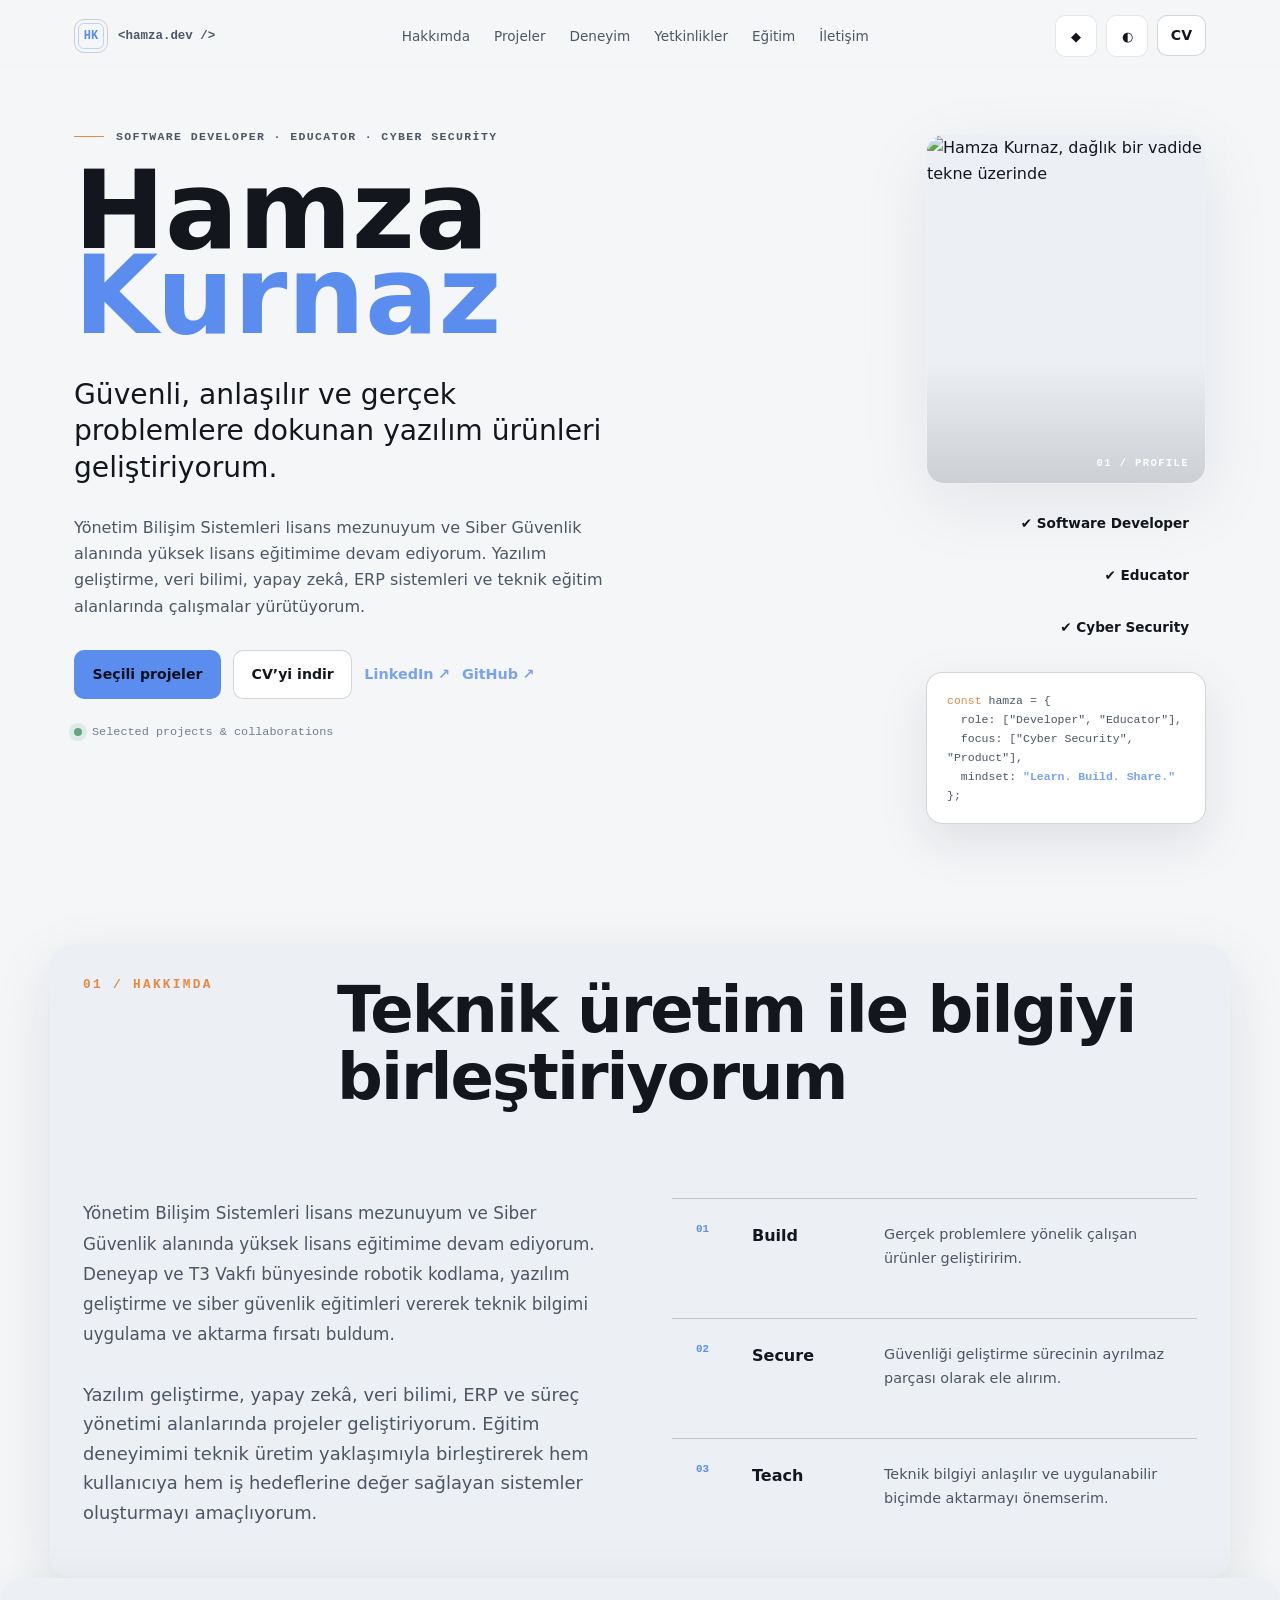
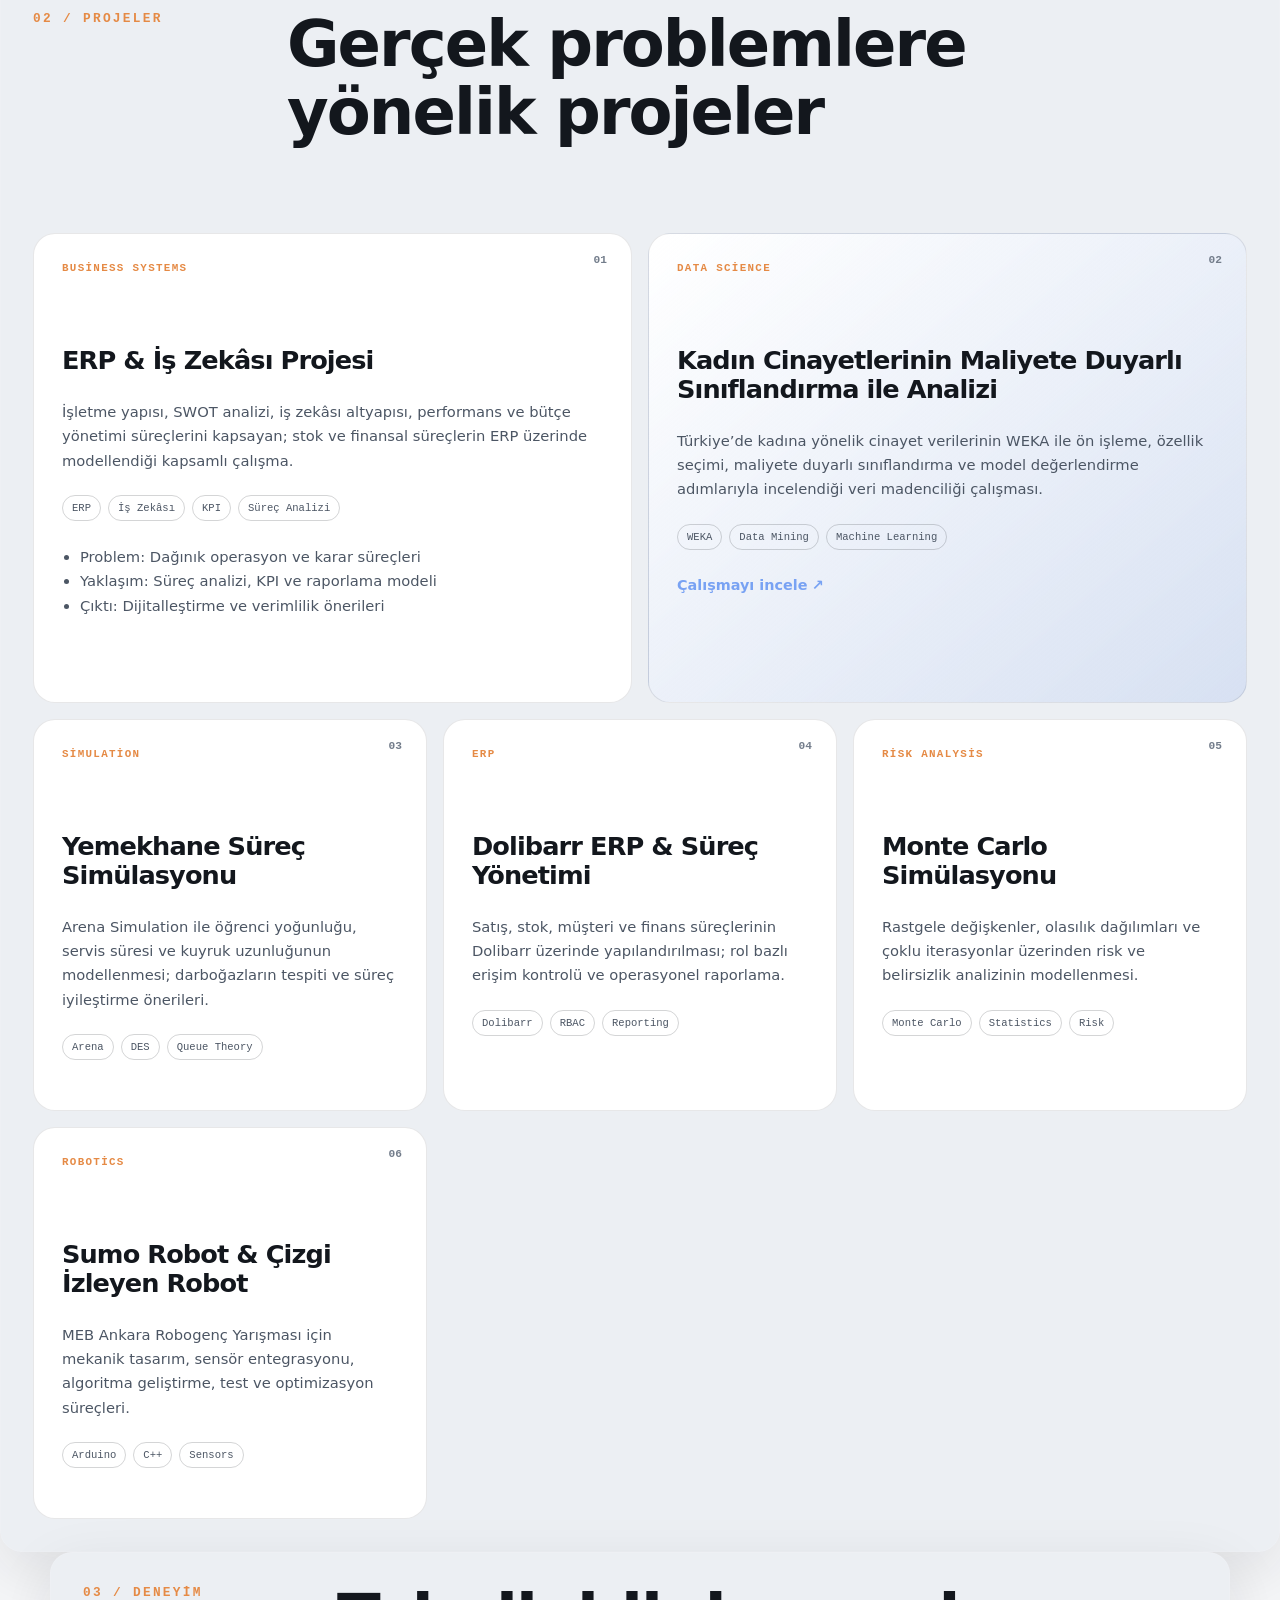
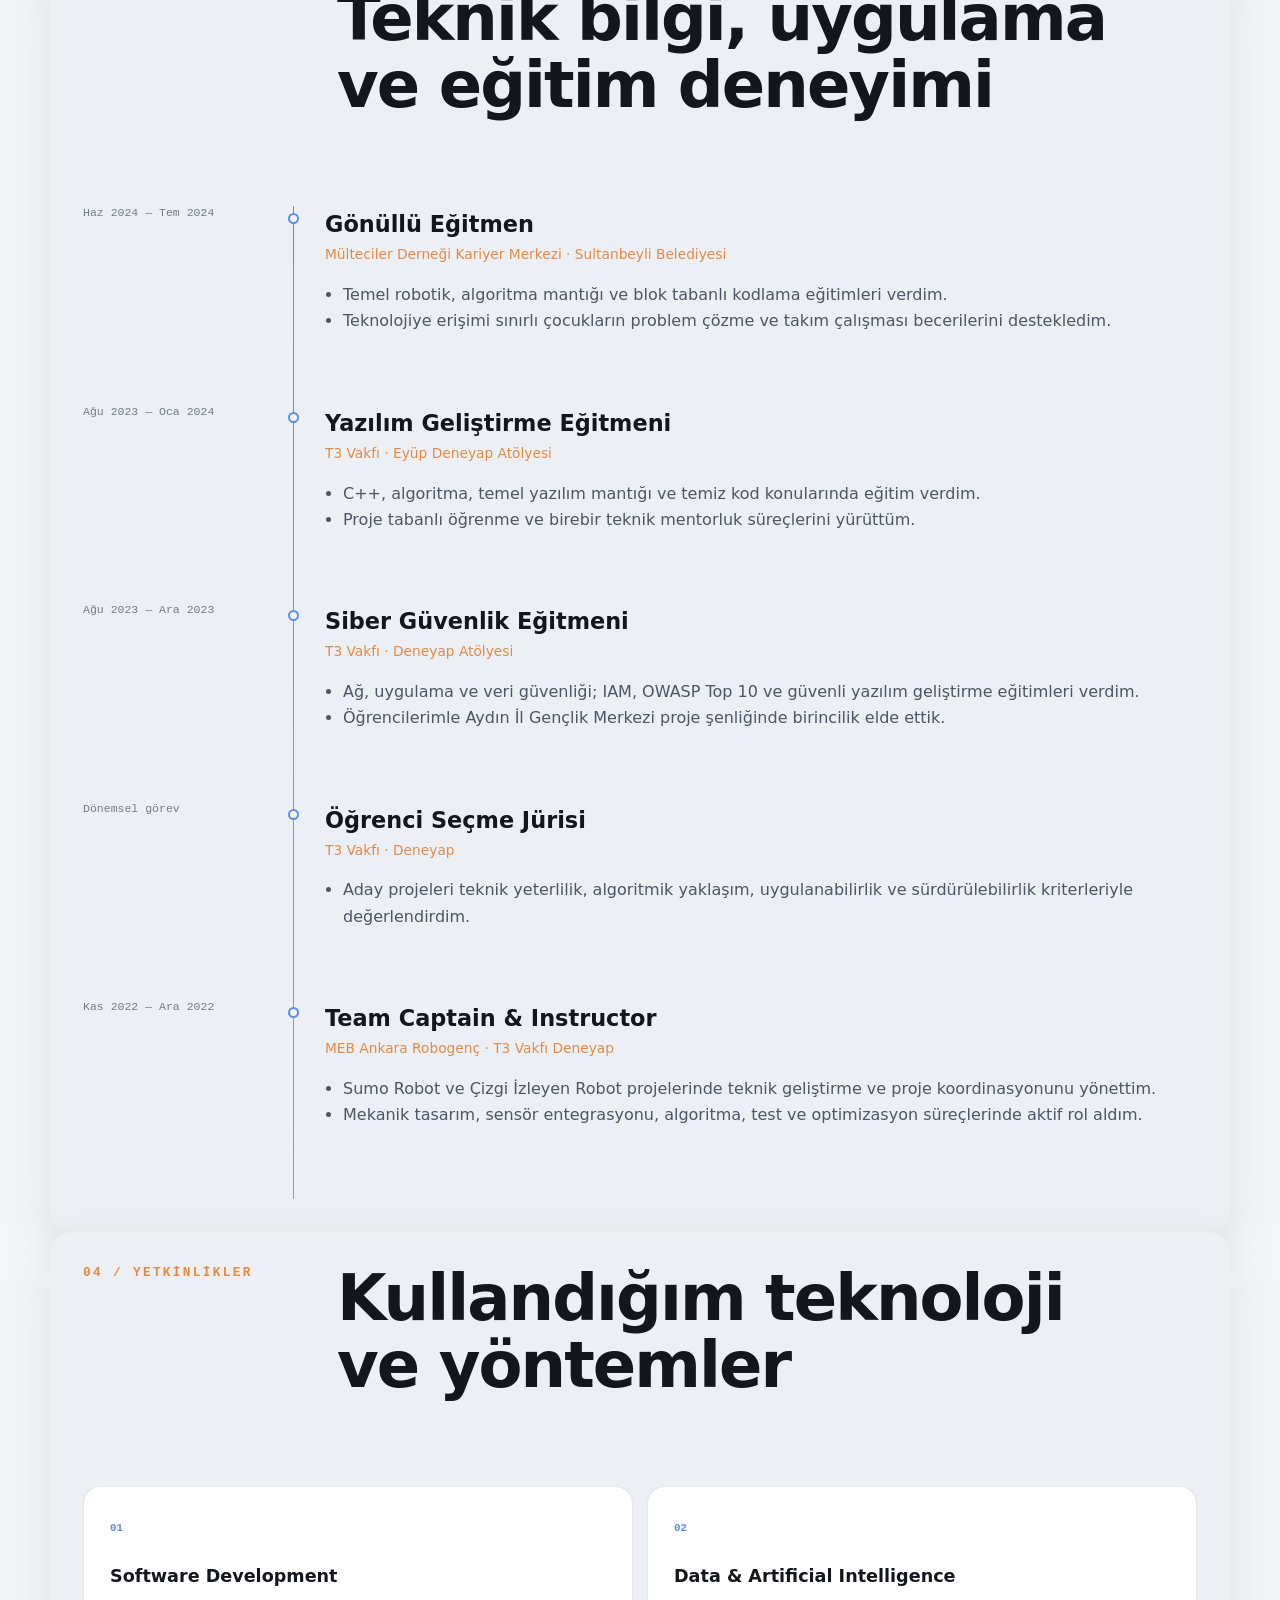
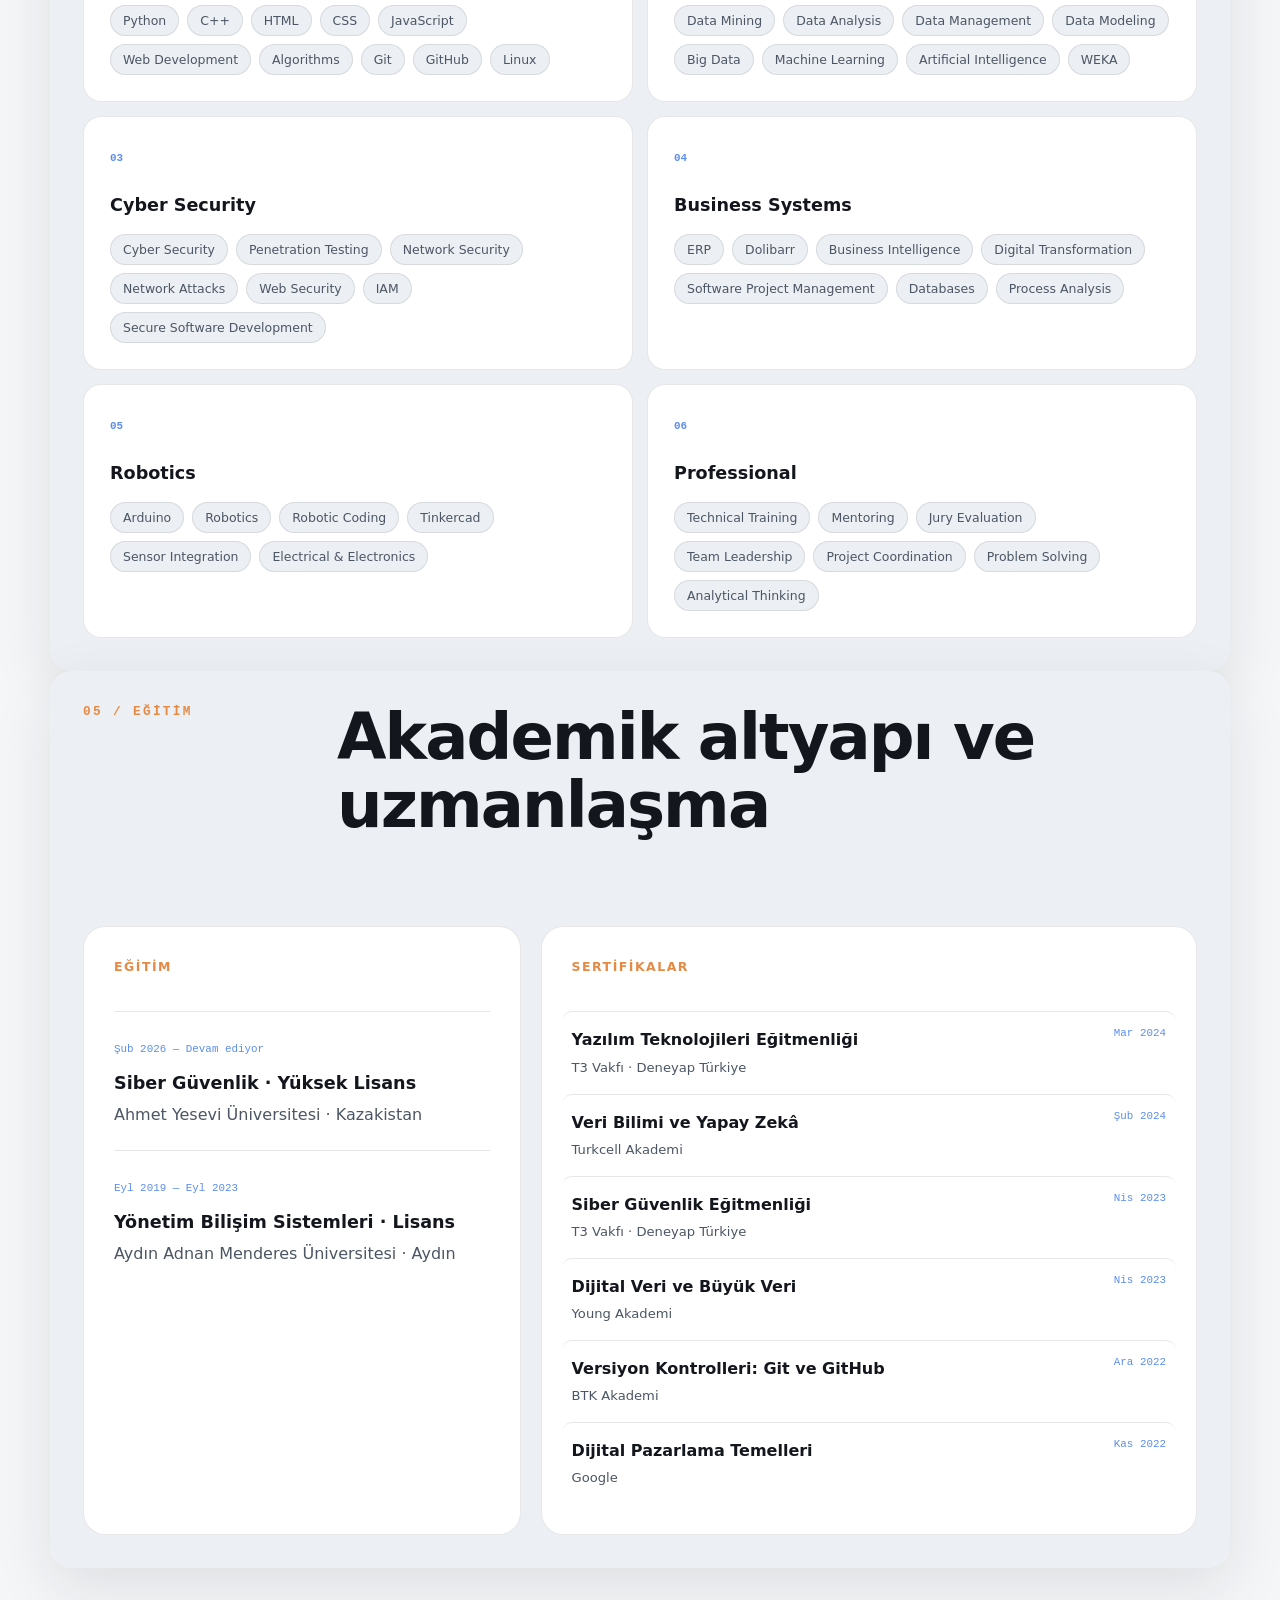
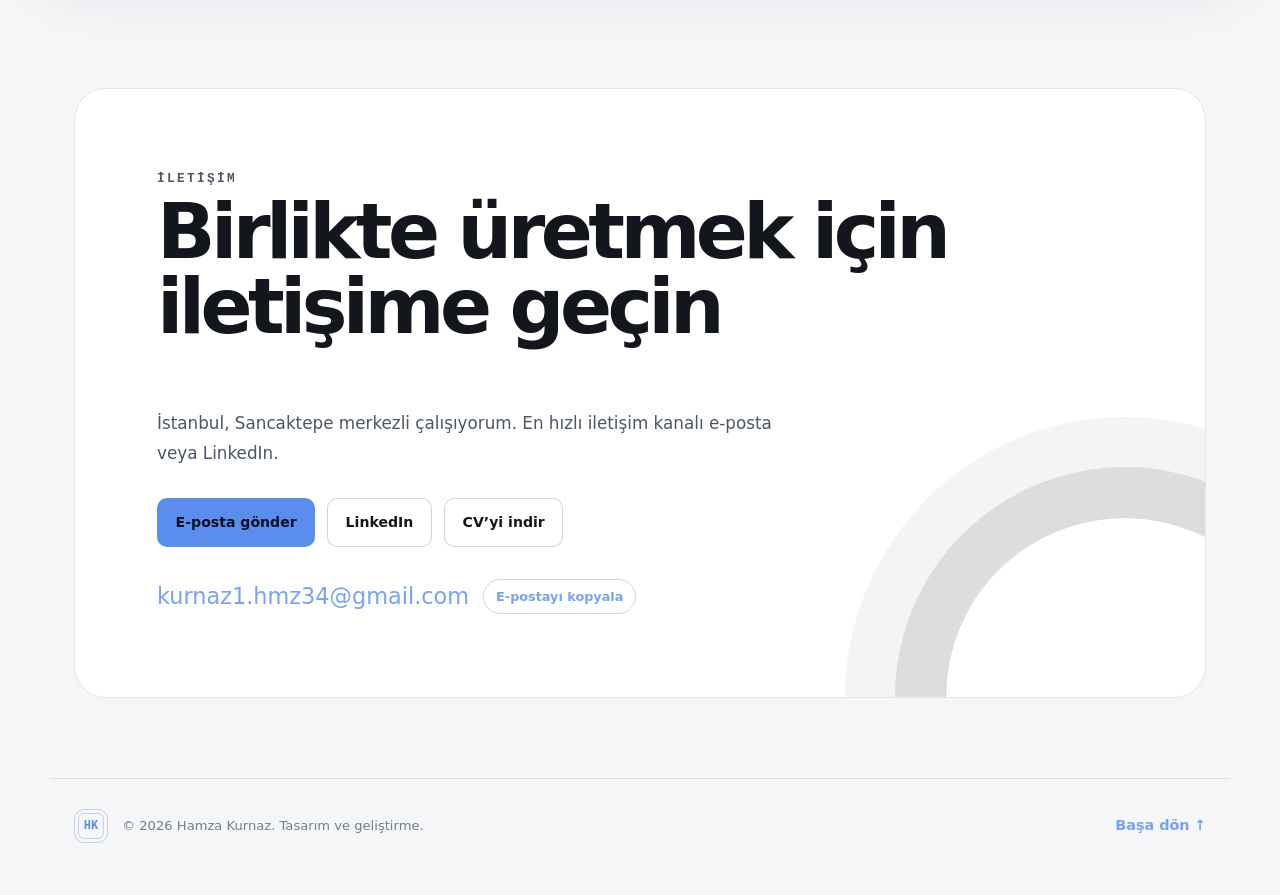
==== index.html @ 7a76ddb6 "Redesign portfolio into Developer Ink design system Un-minify styles.css/app.js into a modular, toke" ====
<!doctype html>
<html lang="tr" data-theme="dark">
<head>
  <meta charset="utf-8">
  <meta name="viewport" content="width=device-width, initial-scale=1">
  <meta name="theme-color" content="#0B0D10">
  <meta name="description" content="Hamza Kurnaz’ın yazılım geliştirme, siber güvenlik, veri bilimi, ERP, robotik kodlama ve teknik eğitim çalışmalarını içeren profesyonel portfolyosu.">
  <meta name="author" content="Hamza Kurnaz">
  <meta name="robots" content="index,follow">
  <link rel="canonical" href="https://hamza-kurnaz.github.io/">
  <link rel="icon" href="favicon.svg" type="image/svg+xml">
  <link rel="preload" as="image" href="assets/images/hamza-kurnaz-profile.webp" type="image/webp">
  <link rel="stylesheet" href="css/tokens.css">
  <link rel="stylesheet" href="css/base.css">
  <link rel="stylesheet" href="css/components.css">
  <link rel="stylesheet" href="css/sections.css">
  <link rel="stylesheet" href="css/animations.css">
  <link rel="stylesheet" href="css/responsive.css">
  <title>Hamza Kurnaz | Software Developer, Cyber Security & Educator</title>
  <meta property="og:type" content="website">
  <meta property="og:title" content="Hamza Kurnaz | Software Developer">
  <meta property="og:description" content="Yazılım geliştirme, siber güvenlik, veri bilimi, ERP ve teknik eğitim çalışmalarım.">
  <meta property="og:url" content="https://hamza-kurnaz.github.io/">
  <meta property="og:image" content="https://hamza-kurnaz.github.io/assets/images/og-image.jpg">
  <meta name="twitter:card" content="summary_large_image">
  <meta name="twitter:title" content="Hamza Kurnaz | Software Developer">
  <meta name="twitter:description" content="Yazılım geliştirme, siber güvenlik ve teknik eğitim portfolyosu.">
  <meta name="twitter:image" content="https://hamza-kurnaz.github.io/assets/images/og-image.jpg">
  <script type="application/ld+json">
  {
    "@context":"https://schema.org",
    "@type":"Person",
    "name":"Hamza Kurnaz",
    "url":"https://hamza-kurnaz.github.io/",
    "image":"https://hamza-kurnaz.github.io/assets/images/hamza-kurnaz-profile.jpg",
    "jobTitle":"Software Developer and Educator",
    "sameAs":["https://www.linkedin.com/in/hamzakurnaz/","https://github.com/Hamza-kurnaz"],
    "alumniOf":{"@type":"CollegeOrUniversity","name":"Aydın Adnan Menderes Üniversitesi"},
    "knowsAbout":["Software Development","Cyber Security","Data Science","Artificial Intelligence","ERP","Robotics","Technical Education"],
    "address":{"@type":"PostalAddress","addressLocality":"İstanbul","addressCountry":"TR"}
  }
  </script>
</head>
<body>
  <a class="skip-link" href="#main">İçeriğe geç</a>
  <div class="ambient-grid" aria-hidden="true"></div>
  <canvas id="ink-canvas" aria-hidden="true"></canvas>

  <header class="site-header" id="site-header">
    <div class="nav-shell">
      <a class="brand" href="#top" aria-label="Hamza Kurnaz ana sayfa"><span class="brand-mark">HK</span><span class="brand-code">&lt;hamza.dev /&gt;</span></a>
      <nav class="desktop-nav" aria-label="Ana navigasyon">
        <a href="#hakkimda">Hakkımda</a><a href="#projeler">Projeler</a><a href="#deneyim">Deneyim</a><a href="#yetenekler">Yetkinlikler</a><a href="#egitim">Eğitim</a><a href="#iletisim">İletişim</a>
      </nav>
      <div class="nav-actions">
        <button class="icon-button" id="motion-toggle" aria-pressed="false" aria-label="Hareketi kapat" title="Hareketi aç/kapat"><span aria-hidden="true">◆</span></button>
        <button class="icon-button" id="theme-toggle" aria-label="Temayı değiştir" title="Temayı değiştir"><span aria-hidden="true">◐</span></button>
        <a class="button button-small button-ghost desktop-cv" href="assets/cv/hamza-kurnaz-cv.pdf" download>CV</a>
        <button class="menu-button" id="menu-button" aria-expanded="false" aria-controls="mobile-menu" aria-label="Menüyü aç"><span></span><span></span></button>
      </div>
      <div class="header-progress" aria-hidden="true"><div class="header-progress__bar"></div></div>
    </div>
    <div class="mobile-menu" id="mobile-menu" hidden>
      <nav aria-label="Mobil navigasyon"><a href="#hakkimda">Hakkımda</a><a href="#projeler">Projeler</a><a href="#deneyim">Deneyim</a><a href="#yetenekler">Yetkinlikler</a><a href="#egitim">Eğitim</a><a href="#sertifikalar">Sertifikalar</a><a href="#iletisim">İletişim</a></nav>
      <a class="button button-primary" href="assets/cv/hamza-kurnaz-cv.pdf" download>CV’yi indir</a>
    </div>
  </header>

  <main id="main">
    <section class="hero section" id="top" aria-labelledby="hero-title">
      <div class="hero-copy reveal">
        <p class="eyebrow"><span></span> Software Developer · Educator · Cyber Security</p>
        <h1 id="hero-title">Hamza<br><em>Kurnaz</em></h1>
        <p class="hero-lead">Güvenli, anlaşılır ve gerçek problemlere dokunan yazılım ürünleri geliştiriyorum.</p>
        <p class="hero-summary">Yönetim Bilişim Sistemleri lisans mezunuyum ve Siber Güvenlik alanında yüksek lisans eğitimime devam ediyorum. Yazılım geliştirme, veri bilimi, yapay zekâ, ERP sistemleri ve teknik eğitim alanlarında çalışmalar yürütüyorum.</p>
        <div class="hero-actions">
          <a class="button button-primary" href="#projeler">Seçili projeler</a>
          <a class="button button-ghost" href="assets/cv/hamza-kurnaz-cv.pdf" download>CV’yi indir</a>
          <a class="text-link" href="https://www.linkedin.com/in/hamzakurnaz/" target="_blank" rel="noopener noreferrer">LinkedIn <span class="arrow" aria-hidden="true">↗</span></a>
          <a class="text-link" href="https://github.com/Hamza-kurnaz" target="_blank" rel="noopener noreferrer">GitHub <span class="arrow" aria-hidden="true">↗</span></a>
        </div>
        <div class="availability"><span></span> Selected projects & collaborations</div>
      </div>
      <div class="hero-visual reveal" data-delay="120">
        <div class="photo-frame">
          <picture><source srcset="assets/images/hamza-kurnaz-profile.webp" type="image/webp"><img src="assets/images/hamza-kurnaz-profile.jpg" width="1200" height="1600" alt="Hamza Kurnaz, dağlık bir vadide tekne üzerinde" fetchpriority="high"></picture>
          <div class="photo-index">01 / PROFILE</div>
        </div>
        <div class="hero-profile-meta">
          <span>✔ Software Developer</span>
          <span>✔ Educator</span>
          <span>✔ Cyber Security</span>
        </div>
        <pre class="code-card" aria-label="Hamza Kurnaz profil özeti"><code><span>const</span> hamza = {
  role: ["Developer", "Educator"],
  focus: ["Cyber Security", "Product"],
  mindset: <b>"Learn. Build. Share."</b>
};</code></pre>
      </div>
    </section>

    <section class="section section-card reveal" id="hakkimda" aria-labelledby="about-title">
      <div class="section-heading reveal"><p class="section-kicker">01 / HAKKIMDA</p><h2 id="about-title" class="section-title">Teknik üretim ile bilgiyi birleştiriyorum</h2></div>
      <div class="about-grid">
        <div class="about-copy reveal"><p class="section-intro">Yönetim Bilişim Sistemleri lisans mezunuyum ve Siber Güvenlik alanında yüksek lisans eğitimime devam ediyorum. Deneyap ve T3 Vakfı bünyesinde robotik kodlama, yazılım geliştirme ve siber güvenlik eğitimleri vererek teknik bilgimi uygulama ve aktarma fırsatı buldum.</p><p>Yazılım geliştirme, yapay zekâ, veri bilimi, ERP ve süreç yönetimi alanlarında projeler geliştiriyorum. Eğitim deneyimimi teknik üretim yaklaşımıyla birleştirerek hem kullanıcıya hem iş hedeflerine değer sağlayan sistemler oluşturmayı amaçlıyorum.</p></div>
        <div class="principles">
          <article class="principle reveal"><span>01</span><h3>Build</h3><p>Gerçek problemlere yönelik çalışan ürünler geliştiririm.</p></article>
          <article class="principle reveal"><span>02</span><h3>Secure</h3><p>Güvenliği geliştirme sürecinin ayrılmaz parçası olarak ele alırım.</p></article>
          <article class="principle reveal"><span>03</span><h3>Teach</h3><p>Teknik bilgiyi anlaşılır ve uygulanabilir biçimde aktarmayı önemserim.</p></article>
        </div>
      </div>
    </section>

    <section class="section section-card reveal projects-section" id="projeler" aria-labelledby="projects-title">
      <div class="section-heading reveal"><p class="section-kicker">02 / PROJELER</p><h2 id="projects-title" class="section-title">Gerçek problemlere yönelik projeler</h2></div>
      <div class="projects-grid">
        <article class="project featured reveal"><div class="project-number">01</div><div class="project-type">Business Systems</div><h3>ERP & İş Zekâsı Projesi</h3><p>İşletme yapısı, SWOT analizi, iş zekâsı altyapısı, performans ve bütçe yönetimi süreçlerini kapsayan; stok ve finansal süreçlerin ERP üzerinde modellendiği kapsamlı çalışma.</p><div class="project-meta"><span>ERP</span><span>İş Zekâsı</span><span>KPI</span><span>Süreç Analizi</span></div><ul><li>Problem: Dağınık operasyon ve karar süreçleri</li><li>Yaklaşım: Süreç analizi, KPI ve raporlama modeli</li><li>Çıktı: Dijitalleştirme ve verimlilik önerileri</li></ul></article>
        <article class="project featured accent reveal" data-delay="80"><div class="project-number">02</div><div class="project-type">Data Science</div><h3>Kadın Cinayetlerinin Maliyete Duyarlı Sınıflandırma ile Analizi</h3><p>Türkiye’de kadına yönelik cinayet verilerinin WEKA ile ön işleme, özellik seçimi, maliyete duyarlı sınıflandırma ve model değerlendirme adımlarıyla incelendiği veri madenciliği çalışması.</p><div class="project-meta"><span>WEKA</span><span>Data Mining</span><span>Machine Learning</span></div><a class="text-link" href="https://www.linkedin.com/posts/hamzakurnaz_kadin-ci%CC%87nayetleri%CC%87ni%CC%87n-veri%CC%87-madenci%CC%87li%CC%87%C4%9Fi%CC%87-i%CC%87le-activity-7098649815772729345-9Bqr" target="_blank" rel="noopener noreferrer">Çalışmayı incele <span class="arrow" aria-hidden="true">↗</span></a></article>
        <article class="project reveal"><div class="project-number">03</div><div class="project-type">Simulation</div><h3>Yemekhane Süreç Simülasyonu</h3><p>Arena Simulation ile öğrenci yoğunluğu, servis süresi ve kuyruk uzunluğunun modellenmesi; darboğazların tespiti ve süreç iyileştirme önerileri.</p><div class="project-meta"><span>Arena</span><span>DES</span><span>Queue Theory</span></div></article>
        <article class="project reveal"><div class="project-number">04</div><div class="project-type">ERP</div><h3>Dolibarr ERP & Süreç Yönetimi</h3><p>Satış, stok, müşteri ve finans süreçlerinin Dolibarr üzerinde yapılandırılması; rol bazlı erişim kontrolü ve operasyonel raporlama.</p><div class="project-meta"><span>Dolibarr</span><span>RBAC</span><span>Reporting</span></div></article>
        <article class="project reveal"><div class="project-number">05</div><div class="project-type">Risk Analysis</div><h3>Monte Carlo Simülasyonu</h3><p>Rastgele değişkenler, olasılık dağılımları ve çoklu iterasyonlar üzerinden risk ve belirsizlik analizinin modellenmesi.</p><div class="project-meta"><span>Monte Carlo</span><span>Statistics</span><span>Risk</span></div></article>
        <article class="project reveal"><div class="project-number">06</div><div class="project-type">Robotics</div><h3>Sumo Robot & Çizgi İzleyen Robot</h3><p>MEB Ankara Robogenç Yarışması için mekanik tasarım, sensör entegrasyonu, algoritma geliştirme, test ve optimizasyon süreçleri.</p><div class="project-meta"><span>Arduino</span><span>C++</span><span>Sensors</span></div></article>
      </div>
    </section>

    <section class="section section-card reveal" id="deneyim" aria-labelledby="experience-title">
      <div class="section-heading reveal"><p class="section-kicker">03 / DENEYİM</p><h2 id="experience-title" class="section-title">Teknik bilgi, uygulama ve eğitim deneyimi</h2></div>
      <div class="timeline" id="timeline">
        <div class="timeline-progress" aria-hidden="true"></div>
        <article class="timeline-item reveal"><div class="timeline-date">Haz 2024 — Tem 2024</div><div><h3>Gönüllü Eğitmen</h3><p class="org">Mülteciler Derneği Kariyer Merkezi · Sultanbeyli Belediyesi</p><ul><li>Temel robotik, algoritma mantığı ve blok tabanlı kodlama eğitimleri verdim.</li><li>Teknolojiye erişimi sınırlı çocukların problem çözme ve takım çalışması becerilerini destekledim.</li></ul></div></article>
        <article class="timeline-item reveal"><div class="timeline-date">Ağu 2023 — Oca 2024</div><div><h3>Yazılım Geliştirme Eğitmeni</h3><p class="org">T3 Vakfı · Eyüp Deneyap Atölyesi</p><ul><li>C++, algoritma, temel yazılım mantığı ve temiz kod konularında eğitim verdim.</li><li>Proje tabanlı öğrenme ve birebir teknik mentorluk süreçlerini yürüttüm.</li></ul></div></article>
        <article class="timeline-item reveal"><div class="timeline-date">Ağu 2023 — Ara 2023</div><div><h3>Siber Güvenlik Eğitmeni</h3><p class="org">T3 Vakfı · Deneyap Atölyesi</p><ul><li>Ağ, uygulama ve veri güvenliği; IAM, OWASP Top 10 ve güvenli yazılım geliştirme eğitimleri verdim.</li><li>Öğrencilerimle Aydın İl Gençlik Merkezi proje şenliğinde birincilik elde ettik.</li></ul></div></article>
        <article class="timeline-item reveal"><div class="timeline-date">Dönemsel görev</div><div><h3>Öğrenci Seçme Jürisi</h3><p class="org">T3 Vakfı · Deneyap</p><ul><li>Aday projeleri teknik yeterlilik, algoritmik yaklaşım, uygulanabilirlik ve sürdürülebilirlik kriterleriyle değerlendirdim.</li></ul></div></article>
        <article class="timeline-item reveal"><div class="timeline-date">Kas 2022 — Ara 2022</div><div><h3>Team Captain & Instructor</h3><p class="org">MEB Ankara Robogenç · T3 Vakfı Deneyap</p><ul><li>Sumo Robot ve Çizgi İzleyen Robot projelerinde teknik geliştirme ve proje koordinasyonunu yönettim.</li><li>Mekanik tasarım, sensör entegrasyonu, algoritma, test ve optimizasyon süreçlerinde aktif rol aldım.</li></ul></div></article>
      </div>
    </section>

    <section class="section section-card reveal" id="yetenekler" aria-labelledby="skills-title">
      <div class="section-heading reveal"><p class="section-kicker">04 / YETKİNLİKLER</p><h2 id="skills-title" class="section-title">Kullandığım teknoloji ve yöntemler</h2></div>
      <div class="skills-grid">
        <article class="skill-group reveal"><span>01</span><h3>Software Development</h3><ul class="chip-list"><li class="chip">Python</li><li class="chip">C++</li><li class="chip">HTML</li><li class="chip">CSS</li><li class="chip">JavaScript</li><li class="chip">Web Development</li><li class="chip">Algorithms</li><li class="chip">Git</li><li class="chip">GitHub</li><li class="chip">Linux</li></ul></article>
        <article class="skill-group reveal"><span>02</span><h3>Data & Artificial Intelligence</h3><ul class="chip-list"><li class="chip">Data Mining</li><li class="chip">Data Analysis</li><li class="chip">Data Management</li><li class="chip">Data Modeling</li><li class="chip">Big Data</li><li class="chip">Machine Learning</li><li class="chip">Artificial Intelligence</li><li class="chip">WEKA</li></ul></article>
        <article class="skill-group reveal"><span>03</span><h3>Cyber Security</h3><ul class="chip-list"><li class="chip">Cyber Security</li><li class="chip">Penetration Testing</li><li class="chip">Network Security</li><li class="chip">Network Attacks</li><li class="chip">Web Security</li><li class="chip">IAM</li><li class="chip">Secure Software Development</li></ul></article>
        <article class="skill-group reveal"><span>04</span><h3>Business Systems</h3><ul class="chip-list"><li class="chip">ERP</li><li class="chip">Dolibarr</li><li class="chip">Business Intelligence</li><li class="chip">Digital Transformation</li><li class="chip">Software Project Management</li><li class="chip">Databases</li><li class="chip">Process Analysis</li></ul></article>
        <article class="skill-group reveal"><span>05</span><h3>Robotics</h3><ul class="chip-list"><li class="chip">Arduino</li><li class="chip">Robotics</li><li class="chip">Robotic Coding</li><li class="chip">Tinkercad</li><li class="chip">Sensor Integration</li><li class="chip">Electrical & Electronics</li></ul></article>
        <article class="skill-group reveal"><span>06</span><h3>Professional</h3><ul class="chip-list"><li class="chip">Technical Training</li><li class="chip">Mentoring</li><li class="chip">Jury Evaluation</li><li class="chip">Team Leadership</li><li class="chip">Project Coordination</li><li class="chip">Problem Solving</li><li class="chip">Analytical Thinking</li></ul></article>
      </div>
    </section>

    <section class="section section-card reveal" id="egitim" aria-labelledby="education-title">
      <div class="section-heading reveal"><p class="section-kicker">05 / EĞİTİM</p><h2 id="education-title" class="section-title">Akademik altyapı ve uzmanlaşma</h2></div>
      <div class="education-layout">
        <div class="education-column reveal"><h3>Eğitim</h3><article><time>Şub 2026 — Devam ediyor</time><h4>Siber Güvenlik · Yüksek Lisans</h4><p>Ahmet Yesevi Üniversitesi · Kazakistan</p></article><article><time>Eyl 2019 — Eyl 2023</time><h4>Yönetim Bilişim Sistemleri · Lisans</h4><p>Aydın Adnan Menderes Üniversitesi · Aydın</p></article></div>
        <div class="cert-column reveal" id="sertifikalar"><h3>Sertifikalar</h3><ul><li><div><b>Yazılım Teknolojileri Eğitmenliği</b><span>T3 Vakfı · Deneyap Türkiye</span></div><time>Mar 2024</time></li><li><div><b>Veri Bilimi ve Yapay Zekâ</b><span>Turkcell Akademi</span></div><time>Şub 2024</time></li><li><div><b>Siber Güvenlik Eğitmenliği</b><span>T3 Vakfı · Deneyap Türkiye</span></div><time>Nis 2023</time></li><li><div><b>Dijital Veri ve Büyük Veri</b><span>Young Akademi</span></div><time>Nis 2023</time></li><li><div><b>Versiyon Kontrolleri: Git ve GitHub</b><span>BTK Akademi</span></div><time>Ara 2022</time></li><li><div><b>Dijital Pazarlama Temelleri</b><span>Google</span></div><time>Kas 2022</time></li></ul></div>
      </div>
    </section>

    <section class="section reveal contact-section" id="iletisim" aria-labelledby="contact-title">
      <div class="contact-panel reveal"><p class="section-kicker"><span></span> İLETİŞİM</p><h2 id="contact-title" class="section-title">Birlikte üretmek için iletişime geçin</h2><p class="section-intro">İstanbul, Sancaktepe merkezli çalışıyorum. En hızlı iletişim kanalı e-posta veya LinkedIn.</p><div class="contact-actions"><a class="button button-primary" href="mailto:kurnaz1.hmz34@gmail.com?subject=Proje%20veya%20iş%20birliği">E-posta gönder</a><a class="button button-ghost" href="https://www.linkedin.com/in/hamzakurnaz/" target="_blank" rel="noopener noreferrer">LinkedIn</a><a class="button button-ghost" href="assets/cv/hamza-kurnaz-cv.pdf" download>CV’yi indir</a></div><div class="email-row"><a class="email-display" href="mailto:kurnaz1.hmz34@gmail.com">kurnaz1.hmz34@gmail.com</a><button class="copy-button" id="copy-email" data-email="kurnaz1.hmz34@gmail.com" type="button">E-postayı kopyala</button></div></div>
    </section>
  </main>

  <footer><div><a class="brand" href="#top"><span class="brand-mark">HK</span></a><p>© <span id="year"></span> Hamza Kurnaz. Tasarım ve geliştirme.</p></div><a class="text-link arrow-down" href="#top">Başa dön <span class="arrow" aria-hidden="true">↑</span></a></footer>
  <div class="toast" id="toast" role="status" aria-live="polite"></div>
  <script type="module" src="js/main.js"></script>
</body>
</html>
---- css/tokens.css ----
/* ==========================================================================
   Design Tokens — "Developer Ink" system
   Single source of truth for color, type, spacing, motion and layout scales.
   Dark theme is the default; [data-theme="light"] overrides the color group.
   ========================================================================== */

:root {
  /* Color — dark (default) */
  --color-bg: #0b0d10;
  --color-bg-elevated: #111419;
  --color-surface: #151920;
  --color-surface-hover: #1a1f27;
  --color-text: #f3f5f7;
  --color-text-secondary: #a2aab6;
  --color-text-muted: #737d8b;
  --color-border: rgba(231, 236, 242, 0.1);
  --color-border-strong: rgba(231, 236, 242, 0.18);
  --color-primary: #5b8def;
  --color-primary-hover: #78a2f3;
  --color-primary-soft: rgba(91, 141, 239, 0.14);
  --color-accent: #e58a45;
  --color-accent-soft: rgba(229, 138, 69, 0.13);
  --color-success: #62a87c;
  --color-shadow-rgb: 0, 0, 0;
  --color-on-primary: #07101f;

  /* Typography */
  --font-sans: Inter, ui-sans-serif, system-ui, -apple-system, BlinkMacSystemFont, "Segoe UI", sans-serif;
  --font-mono: ui-monospace, SFMono-Regular, Menlo, monospace;

  --text-xs: 0.72rem;
  --text-sm: 0.85rem;
  --text-base: 1rem;
  --text-md: 1.12rem;
  --text-lg: clamp(1.2rem, 2.2vw, 1.8rem);
  --text-xl: clamp(2.25rem, 5vw, 4.5rem);
  --text-2xl: clamp(2.5rem, 6vw, 5.3rem);
  --text-hero: clamp(5.2rem, 8.5vw, 10rem);

  /* Spacing scale */
  --space-3xs: 0.25rem;
  --space-xs: 0.5rem;
  --space-sm: 0.75rem;
  --space-md: 1.25rem;
  --space-lg: 2rem;
  --space-xl: 3rem;
  --space-2xl: 4rem;
  --space-3xl: 6rem;
  --space-4xl: 7.5rem;

  /* Radius */
  --radius-sm: 10px;
  --radius-md: 16px;
  --radius-lg: 22px;
  --radius-xl: 32px;
  --radius-pill: 999px;

  /* Borders */
  --border-width: 1px;
  --border-width-strong: 2px;

  /* Shadows (dark) */
  --shadow-sm: 0 8px 24px rgba(var(--color-shadow-rgb), 0.16);
  --shadow-md: 0 20px 60px rgba(var(--color-shadow-rgb), 0.1);
  --shadow-lg: 0 18px 50px rgba(var(--color-shadow-rgb), 0.24);

  /* Motion */
  --ease-out-expo: cubic-bezier(0.22, 1, 0.36, 1);
  --ease-emphasized: cubic-bezier(0.16, 1, 0.3, 1);
  --duration-instant: 120ms;
  --duration-fast: 200ms;
  --duration-normal: 260ms;
  --duration-slow: 650ms;
  --duration-hero: 900ms;
  --duration-theme: 350ms;

  /* Layout */
  --container-max: 1180px;
  --container-wide: 1320px;
  --container-narrow: 720px;

  /* Z-index layers */
  --z-background: -2;
  --z-canvas: -1;
  --z-content: 1;
  --z-header: 100;
  --z-modal: 200;
  --z-toast: 300;
}

[data-theme="light"] {
  --color-bg: #f5f6f8;
  --color-bg-elevated: #ffffff;
  --color-surface: #eceff3;
  --color-surface-hover: #e4e8ed;
  --color-text: #13171d;
  --color-text-secondary: #4c5664;
  --color-text-muted: #737d8b;
  --color-border: rgba(19, 23, 29, 0.1);
  --color-border-strong: rgba(19, 23, 29, 0.18);
  --color-shadow-rgb: 26, 31, 39;
  --shadow-lg: 0 18px 50px rgba(26, 31, 39, 0.1);
}
---- css/base.css ----
/* ==========================================================================
   Base — reset, document defaults, global decorative layers
   ========================================================================== */

*,
*::before,
*::after {
  box-sizing: border-box;
}

html {
  scroll-behavior: smooth;
  scroll-padding-top: 88px;
}

body {
  margin: 0;
  background: var(--color-bg);
  color: var(--color-text);
  font-family: var(--font-sans);
  line-height: 1.65;
  overflow-x: hidden;
  transition: background var(--duration-theme) ease, color var(--duration-theme) ease;
}

a {
  color: inherit;
}

button,
a {
  touch-action: manipulation;
}

img {
  max-width: 100%;
  display: block;
}

h1,
h2,
h3,
h4,
p {
  margin-top: 0;
}

ul {
  list-style: none;
}

/* Skip link — first focusable element, visible only on keyboard focus */
.skip-link {
  position: fixed;
  top: 10px;
  left: 10px;
  z-index: var(--z-modal);
  background: var(--color-text);
  color: var(--color-bg);
  padding: 0.7rem 1rem;
  border-radius: var(--radius-sm);
  text-decoration: none;
  font-weight: 700;
  transform: translateY(-160%);
  transition: transform var(--duration-fast) var(--ease-out-expo);
}

.skip-link:focus {
  transform: none;
}

/* Static ambient background grid (decorative, always inert) */
.ambient-grid {
  position: fixed;
  inset: 0;
  z-index: var(--z-background);
  background-image:
    linear-gradient(var(--color-border) 1px, transparent 1px),
    linear-gradient(90deg, var(--color-border) 1px, transparent 1px);
  background-size: 72px 72px;
  mask-image: linear-gradient(to bottom, rgba(0, 0, 0, 0.35), transparent 78%);
  opacity: 0.2;
  pointer-events: none;
}

/* Liquid Ink canvas — decorative only, never intercepts input */
#ink-canvas {
  position: fixed;
  inset: 0;
  z-index: var(--z-canvas);
  pointer-events: none;
  width: 100%;
  height: 100%;
}

:focus-visible {
  outline: 2px solid var(--color-primary-hover);
  outline-offset: 4px;
}

/* Applied to <html> while the mobile menu is open */
.no-scroll {
  overflow: hidden;
}

/* ==========================================================================
   Motion preferences
   `.motion-off` is applied by JS when the user disables motion, mirroring
   what prefers-reduced-motion already guarantees at the OS level.
   ========================================================================== */
@media (prefers-reduced-motion: reduce) {
  html {
    scroll-behavior: auto;
  }

  #ink-canvas {
    display: none;
  }
}

html.motion-off #ink-canvas {
  display: none;
}
---- css/components.css ----
/* ==========================================================================
   Components — header, buttons, links, chips, toast
   ========================================================================== */

/* ---- Header & navigation ---- */
.site-header {
  position: fixed;
  inset: 0 0 auto;
  z-index: var(--z-header);
  background: color-mix(in srgb, var(--color-bg) 78%, transparent);
  backdrop-filter: blur(18px);
  border-bottom: 1px solid transparent;
  overflow: visible;
  transition: border-color var(--duration-normal) ease;
}

.site-header.scrolled {
  border-color: var(--color-border);
}

.header-progress {
  position: absolute;
  left: 0;
  right: 0;
  bottom: 0;
  height: 3px;
  background: rgba(255, 255, 255, 0.08);
  pointer-events: none;
  z-index: var(--z-content);
}

.header-progress__bar {
  width: 0%;
  height: 100%;
  background: linear-gradient(90deg, var(--color-primary), var(--color-primary-hover));
  transition: width 0.18s linear;
}

.nav-shell {
  max-width: var(--container-max);
  margin: auto;
  min-height: 72px;
  padding: 0 24px;
  display: flex;
  align-items: center;
  justify-content: space-between;
  gap: 22px;
}

.brand {
  display: inline-flex;
  align-items: center;
  gap: 10px;
  text-decoration: none;
  font-weight: 700;
}

.brand-mark {
  width: 34px;
  height: 34px;
  border: 1px solid var(--color-border-strong);
  display: grid;
  place-items: center;
  border-radius: var(--radius-sm);
  color: var(--color-primary);
  font: 700 0.75rem var(--font-mono);
  position: relative;
  overflow: hidden;
}

/* Subtle technical corner tick — reinforces the monogram without noise */
.brand-mark::after {
  content: "";
  position: absolute;
  inset: 3px;
  border: 1px solid color-mix(in srgb, var(--color-primary) 35%, transparent);
  border-radius: 6px;
  pointer-events: none;
}

.brand-code {
  font: 600 0.78rem var(--font-mono);
  color: var(--color-text-secondary);
}

.desktop-nav {
  display: flex;
  gap: 24px;
}

.desktop-nav a {
  text-decoration: none;
  font-size: var(--text-sm);
  color: var(--color-text-secondary);
  position: relative;
  padding: 4px 0;
}

.desktop-nav a::after {
  content: "";
  position: absolute;
  left: 0;
  right: 100%;
  bottom: -8px;
  height: 1px;
  background: var(--color-primary);
  transition: right var(--duration-normal) var(--ease-out-expo);
}

.desktop-nav a:hover,
.desktop-nav a.active {
  color: var(--color-text);
}

.desktop-nav a:hover::after,
.desktop-nav a.active::after {
  right: 0;
}

.nav-actions {
  display: flex;
  align-items: center;
  gap: 9px;
}

.icon-button,
.menu-button {
  border: 1px solid var(--color-border);
  background: var(--color-bg-elevated);
  color: var(--color-text);
  border-radius: var(--radius-sm);
  min-width: 42px;
  height: 42px;
  display: grid;
  place-items: center;
  cursor: pointer;
  transition: border-color var(--duration-fast) ease, transform var(--duration-fast) var(--ease-out-expo);
}

.icon-button:hover,
.menu-button:hover {
  border-color: var(--color-border-strong);
}

.icon-button[aria-pressed="true"] {
  color: var(--color-primary);
  border-color: color-mix(in srgb, var(--color-primary) 40%, var(--color-border-strong));
}

.menu-button {
  display: none;
  gap: 5px;
  padding: 0 12px;
}

.menu-button span {
  display: block;
  width: 18px;
  height: 1px;
  background: currentColor;
  transition: transform var(--duration-normal) var(--ease-out-expo);
}

.menu-button[aria-expanded="true"] span:first-child {
  transform: translateY(3px) rotate(45deg);
}

.menu-button[aria-expanded="true"] span:last-child {
  transform: translateY(-3px) rotate(-45deg);
}

.mobile-menu {
  background: var(--color-bg);
  padding: 10px 24px 24px;
  border-bottom: 1px solid var(--color-border);
}

.mobile-menu nav {
  display: grid;
}

.mobile-menu nav a {
  padding: 14px 0;
  text-decoration: none;
  border-bottom: 1px solid var(--color-border);
  color: var(--color-text);
}

/* ---- Buttons ---- */
.button {
  display: inline-flex;
  align-items: center;
  justify-content: center;
  min-height: 46px;
  padding: 0.75rem 1.1rem;
  border-radius: var(--radius-sm);
  text-decoration: none;
  font-weight: 700;
  font-size: 0.88rem;
  border: 1px solid transparent;
  transition: transform var(--duration-normal) var(--ease-out-expo), background var(--duration-fast) ease,
    color var(--duration-fast) ease, border-color var(--duration-fast) ease;
  will-change: transform;
}

.button:hover {
  transform: translateY(-2px);
}

.button-primary {
  background: var(--color-primary);
  color: var(--color-on-primary);
}

.button-primary:hover {
  background: var(--color-primary-hover);
}

.button-ghost {
  border-color: var(--color-border-strong);
  background: var(--color-bg-elevated);
  color: var(--color-text);
}

.button-small {
  min-height: 38px;
  padding: 0.5rem 0.8rem;
}

.text-link {
  color: var(--color-primary-hover);
  text-decoration: none;
  font-weight: 700;
  font-size: 0.9rem;
  display: inline-flex;
  align-items: center;
  gap: 0.3em;
}

.text-link:hover {
  text-decoration: underline;
}

.text-link .arrow {
  display: inline-block;
  transition: transform var(--duration-fast) var(--ease-out-expo);
}

.text-link:hover .arrow {
  transform: translate(3px, -3px);
}

.text-link.arrow-down:hover .arrow {
  transform: translateY(3px);
}

/* ---- Chips (skill tags) ---- */
.chip-list {
  display: flex;
  flex-wrap: wrap;
  gap: 8px;
  margin: 0;
  padding: 0;
}

.chip {
  font: 500 0.78rem var(--font-sans);
  color: var(--color-text-secondary);
  border: 1px solid var(--color-border);
  background: var(--color-surface);
  padding: 7px 12px;
  border-radius: var(--radius-pill);
  transition: color var(--duration-fast) ease, border-color var(--duration-fast) ease,
    background var(--duration-fast) ease, transform var(--duration-fast) var(--ease-out-expo);
}

.skill-group:hover .chip {
  border-color: var(--color-border-strong);
}

.skill-group:hover .chip:hover {
  color: var(--color-text);
  background: var(--color-primary-soft);
  border-color: color-mix(in srgb, var(--color-primary) 45%, var(--color-border-strong));
  transform: translateY(-1px);
}

/* ---- Copy feedback toast ---- */
.copy-button {
  border: 1px solid var(--color-border-strong);
  background: transparent;
  color: var(--color-primary-hover);
  font: inherit;
  font-weight: 700;
  font-size: 0.8rem;
  padding: 6px 12px;
  border-radius: var(--radius-pill);
  cursor: pointer;
  transition: background var(--duration-fast) ease, color var(--duration-fast) ease;
}

.copy-button:hover {
  background: var(--color-primary-soft);
  color: var(--color-text);
}

.toast {
  position: fixed;
  left: 50%;
  bottom: 28px;
  transform: translate(-50%, 12px);
  z-index: var(--z-toast);
  background: var(--color-text);
  color: var(--color-bg);
  font-size: 0.85rem;
  font-weight: 600;
  padding: 12px 20px;
  border-radius: var(--radius-sm);
  box-shadow: var(--shadow-md);
  opacity: 0;
  pointer-events: none;
  transition: opacity var(--duration-normal) var(--ease-out-expo), transform var(--duration-normal) var(--ease-out-expo);
}

.toast.visible {
  opacity: 1;
  transform: translate(-50%, 0);
}

@media (prefers-reduced-motion: reduce) {
  .button:hover {
    transform: none;
  }
}

/* ---- 404 page ---- */
.error-page {
  min-height: 100vh;
  display: grid;
  place-items: center;
  text-align: center;
}

.error-page .eyebrow {
  justify-content: center;
}

.error-page h1 {
  font-size: clamp(3rem, 12vw, 8rem);
  line-height: 0.9;
  margin: 26px 0 20px;
}

.error-page p {
  color: var(--color-text-secondary);
  margin-bottom: 30px;
}
---- css/sections.css ----
/* ==========================================================================
   Sections — page layout, hero, about, projects, timeline, skills,
   education, contact, footer
   ========================================================================== */

.section {
  max-width: var(--container-max);
  margin: auto;
  padding: 120px 24px;
}

.section-heading {
  display: grid;
  grid-template-columns: 220px 1fr;
  gap: 34px;
  margin-bottom: 62px;
}

.section-kicker {
  font: 600 0.8rem var(--font-mono);
  letter-spacing: 0.18em;
  text-transform: uppercase;
  color: var(--color-primary);
  margin: 0 0 8px;
}

.section-title {
  font-size: var(--text-xl);
  line-height: 1.05;
  max-width: 820px;
  letter-spacing: -0.03em;
}

.section-intro {
  margin: 0 0 28px;
  color: var(--color-text-secondary);
  font-size: 1.05rem;
  line-height: 1.8;
  max-width: 750px;
}

.section.section-card {
  background: var(--color-surface);
  border: 1px solid rgba(255, 255, 255, 0.08);
  border-radius: var(--radius-lg);
  box-shadow: var(--shadow-md);
  padding: 32px;
  position: relative;
  overflow: hidden;
  transition: transform var(--duration-slow) var(--ease-out-expo), box-shadow var(--duration-slow) var(--ease-out-expo),
    border-color var(--duration-normal) ease;
}

.section.section-card:hover {
  transform: translateY(-3px);
  box-shadow: 0 34px 88px rgba(var(--color-shadow-rgb), 0.12);
  border-color: var(--color-primary-soft);
}

.section.section-card .section-heading {
  margin-bottom: 34px;
}

.section.section-card .section-heading > p {
  color: var(--color-accent);
}

.section.section-card .section-title {
  color: var(--color-text);
}

.section.section-card .section-intro {
  margin-bottom: 30px;
}

/* ---- Hero ---- */
.hero {
  min-height: 100vh;
  display: grid;
  grid-template-columns: minmax(0, 1.08fr) minmax(320px, 0.92fr);
  gap: 100px;
  align-items: start;
  padding-top: 130px;
}

.eyebrow {
  display: flex;
  align-items: center;
  gap: 12px;
  color: var(--color-text-secondary);
  font: 600 var(--text-xs) var(--font-mono);
  letter-spacing: 0.12em;
  text-transform: uppercase;
}

.eyebrow span {
  width: 30px;
  height: 1px;
  background: var(--color-accent);
}

.hero h1 {
  font-size: var(--text-hero);
  letter-spacing: 0;
  line-height: 0.78;
  margin: 26px 0 38px;
  font-weight: 800;
  font-variant-ligatures: none;
  font-feature-settings: "liga" 0, "calt" 0;
  font-kerning: normal;
}

.hero h1 em {
  font-style: normal;
  color: var(--color-primary);
}

.hero-lead {
  font-size: var(--text-lg);
  line-height: 1.3;
  max-width: 730px;
}

.hero-summary {
  max-width: 670px;
  color: var(--color-text-secondary);
  font-size: var(--text-base);
}

.hero-actions {
  display: flex;
  align-items: center;
  flex-wrap: wrap;
  gap: 12px;
  margin-top: 30px;
  max-width: 720px;
}

.availability {
  display: flex;
  align-items: center;
  gap: 10px;
  color: var(--color-text-muted);
  font: 500 0.74rem var(--font-mono);
  margin-top: 26px;
}

.availability span {
  width: 8px;
  height: 8px;
  background: var(--color-success);
  border-radius: 50%;
  box-shadow: 0 0 0 5px color-mix(in srgb, var(--color-success) 15%, transparent);
}

.hero-visual {
  position: relative;
  max-width: 280px;
  justify-self: end;
  align-self: start;
  padding-top: 4px;
}

.hero-visual::before {
  content: "";
  position: absolute;
  inset: 0;
  pointer-events: none;
  background-image: linear-gradient(rgba(255, 255, 255, 0.03) 1px, transparent 1px),
    linear-gradient(90deg, rgba(255, 255, 255, 0.03) 1px, transparent 1px);
  background-size: 40px 40px;
  opacity: 0.15;
}

.photo-frame {
  position: relative;
  width: 100%;
  max-width: 280px;
  aspect-ratio: 4 / 5;
  overflow: hidden;
  border-radius: 18px;
  border: 1px solid rgba(255, 255, 255, 0.08);
  background: var(--color-surface);
  box-shadow: 0 20px 70px rgba(var(--color-shadow-rgb), 0.08);
  transition: transform var(--duration-fast) ease, box-shadow var(--duration-fast) ease;
}

.photo-frame:hover {
  transform: translateY(-4px) scale(1.01);
  box-shadow: 0 26px 90px rgba(var(--color-shadow-rgb), 0.12);
}

.photo-frame img {
  width: 100%;
  height: 100%;
  aspect-ratio: 4 / 5;
  object-fit: cover;
  object-position: center 50%;
  clip-path: inset(0 0 0 0);
}

/* One-time reveal on first load — clip-path only, no blur */
.photo-frame img {
  animation: image-reveal var(--duration-hero) var(--ease-out-expo) both;
}

@keyframes image-reveal {
  from {
    clip-path: inset(0 0 100% 0);
    transform: scale(1.06);
  }
  to {
    clip-path: inset(0 0 0 0);
    transform: scale(1);
  }
}

.photo-frame::after {
  content: "";
  position: absolute;
  inset: 0;
  background: linear-gradient(to top, rgba(11, 13, 16, 0.14), transparent 35%);
  pointer-events: none;
}

.hero-profile-meta {
  display: grid;
  gap: 10px;
  margin-top: 18px;
  justify-items: end;
  width: 100%;
  max-width: 280px;
  font: 600 0.85rem var(--font-sans);
}

.hero-profile-meta span {
  display: inline-flex;
  align-items: center;
  justify-content: flex-end;
  padding: 12px 16px;
  border-radius: 14px;
  border: 1px solid rgba(255, 255, 255, 0.08);
  background: rgba(255, 255, 255, 0.03);
  color: var(--color-text);
}

.photo-index {
  position: absolute;
  right: 16px;
  bottom: 14px;
  z-index: 2;
  color: #fff;
  font: 600 0.66rem var(--font-mono);
  letter-spacing: 0.13em;
}

.code-card {
  position: relative;
  z-index: 4;
  margin: 24px 0 0;
  padding: 18px 20px;
  background: color-mix(in srgb, var(--color-bg-elevated) 92%, transparent);
  border: 1px solid var(--color-border-strong);
  border-radius: var(--radius-md);
  box-shadow: var(--shadow-lg);
  font: 500 0.72rem/1.65 var(--font-mono);
  color: var(--color-text-secondary);
  backdrop-filter: blur(14px);
  width: 100%;
  max-width: 280px;
  white-space: pre-wrap;
  word-break: break-word;
}

.code-card span {
  color: var(--color-accent);
}

.code-card b {
  color: var(--color-primary-hover);
}

/* ---- About ---- */
.about-grid {
  display: grid;
  grid-template-columns: 1fr 1fr;
  gap: 64px;
}

.about-copy {
  font-size: var(--text-md);
  color: var(--color-text-secondary);
}

.about-copy p + p {
  margin-top: 24px;
}

.principles {
  display: grid;
  gap: 12px;
}

.principle {
  padding: 24px;
  border-top: 1px solid var(--color-border-strong);
  display: grid;
  grid-template-columns: 44px 120px 1fr;
  gap: 12px;
  align-items: start;
  transition: transform var(--duration-fast) var(--ease-out-expo);
}

.principle:hover {
  transform: translateX(4px);
}

.principle span {
  font: 600 0.68rem var(--font-mono);
  color: var(--color-primary);
}

.principle h3 {
  margin: 0;
  font-size: var(--text-base);
}

.principle p {
  margin: 0;
  color: var(--color-text-secondary);
  font-size: 0.9rem;
}

/* ---- Projects ---- */
.projects-section {
  max-width: var(--container-wide);
}

.projects-grid {
  display: grid;
  grid-template-columns: repeat(12, 1fr);
  gap: 16px;
}

.project {
  --mx: 50%;
  --my: 50%;
  grid-column: span 4;
  min-height: 330px;
  padding: 28px;
  border-radius: var(--radius-lg);
  background: var(--color-bg-elevated);
  border: 1px solid var(--color-border);
  position: relative;
  overflow: hidden;
  transition: transform var(--duration-normal) var(--ease-out-expo), border-color var(--duration-normal) ease,
    background var(--duration-normal) ease;
}

/* Border-follow: a soft light that tracks the pointer, painted on ::before
   so it never affects layout or requires a glow filter. */
.project::before {
  content: "";
  position: absolute;
  inset: 0;
  border-radius: inherit;
  padding: 1px;
  background: radial-gradient(220px circle at var(--mx) var(--my), color-mix(in srgb, var(--color-primary) 55%, transparent), transparent 70%);
  -webkit-mask: linear-gradient(#000 0 0) content-box, linear-gradient(#000 0 0);
  -webkit-mask-composite: xor;
  mask-composite: exclude;
  opacity: 0;
  transition: opacity var(--duration-normal) ease;
  pointer-events: none;
}

.project:hover::before {
  opacity: 1;
}

.project:hover {
  transform: translateY(-5px) rotateX(var(--tilt-x, 0)) rotateY(var(--tilt-y, 0));
  border-color: var(--color-border-strong);
  background: var(--color-surface);
}

.project.featured {
  grid-column: span 6;
  min-height: 470px;
}

.project.accent {
  background: linear-gradient(140deg, var(--color-bg-elevated), var(--color-primary-soft));
}

.project-number {
  position: absolute;
  right: 24px;
  top: 20px;
  color: var(--color-text-muted);
  font: 600 0.7rem var(--font-mono);
}

.project-type {
  color: var(--color-accent);
  font: 600 0.68rem var(--font-mono);
  text-transform: uppercase;
  letter-spacing: 0.12em;
  margin-bottom: 72px;
}

.project h3 {
  font-size: clamp(1.4rem, 2vw, 2.15rem);
  line-height: 1.12;
  letter-spacing: -0.035em;
}

.project p,
.project li {
  color: var(--color-text-secondary);
  font-size: 0.92rem;
}

.project ul {
  padding-left: 18px;
  margin-top: 24px;
}

.project ul li {
  list-style: disc;
}

.project-meta {
  display: flex;
  flex-wrap: wrap;
  gap: 7px;
  margin: 22px 0;
}

.project-meta span {
  font: 500 0.66rem var(--font-mono);
  border: 1px solid var(--color-border-strong);
  padding: 6px 9px;
  border-radius: var(--radius-pill);
  color: var(--color-text-secondary);
}

/* ---- Timeline ---- */
.timeline {
  position: relative;
}

.timeline::before {
  content: "";
  position: absolute;
  left: 210px;
  top: 0;
  bottom: 0;
  width: 1px;
  background: var(--color-border);
}

.timeline-progress {
  position: absolute;
  left: 210px;
  top: 0;
  width: 1px;
  height: 0%;
  background: linear-gradient(var(--color-primary), var(--color-accent));
  transition: height 1.1s var(--ease-out-expo);
}

.timeline.in-view .timeline-progress {
  height: 100%;
}

.timeline-item {
  display: grid;
  grid-template-columns: 180px 1fr;
  gap: 62px;
  padding: 0 0 54px;
  position: relative;
}

.timeline-item::before {
  content: "";
  position: absolute;
  left: 205px;
  top: 7px;
  width: 11px;
  height: 11px;
  border-radius: 50%;
  background: var(--color-bg);
  border: 2px solid var(--color-primary);
}

.timeline-date {
  color: var(--color-text-muted);
  font: 500 0.72rem var(--font-mono);
}

.timeline h3 {
  font-size: 1.4rem;
  margin: 0;
}

.org {
  color: var(--color-accent);
  font-size: 0.86rem;
}

.timeline ul {
  padding-left: 18px;
  color: var(--color-text-secondary);
}

.timeline ul li {
  list-style: disc;
}

/* ---- Skills ---- */
.skills-grid {
  display: grid;
  grid-template-columns: repeat(2, 1fr);
  gap: 14px;
}

.skill-group {
  padding: 26px;
  border: 1px solid var(--color-border);
  border-radius: 18px;
  background: var(--color-bg-elevated);
  transition: border-color var(--duration-normal) ease;
}

.skill-group span {
  font: 600 0.68rem var(--font-mono);
  color: var(--color-primary);
}

.skill-group h3 {
  font-size: 1.1rem;
  margin: 22px 0 14px;
}

/* ---- Education & certificates ---- */
.education-layout {
  display: grid;
  grid-template-columns: 0.8fr 1.2fr;
  gap: 20px;
}

.education-column,
.cert-column {
  background: var(--color-bg-elevated);
  border: 1px solid var(--color-border);
  border-radius: var(--radius-lg);
  padding: 30px;
}

.education-column > h3,
.cert-column > h3 {
  font-size: 0.78rem;
  text-transform: uppercase;
  letter-spacing: 0.12em;
  color: var(--color-accent);
  margin-bottom: 34px;
}

.education-column article {
  padding: 22px 0;
  border-top: 1px solid var(--color-border);
}

.education-column time,
.cert-column time {
  font: 500 0.68rem var(--font-mono);
  color: var(--color-primary);
}

.education-column h4 {
  font-size: 1.1rem;
  margin: 8px 0 4px;
}

.education-column p {
  color: var(--color-text-secondary);
  margin: 0;
}

.cert-column ul {
  list-style: none;
  padding: 0;
  margin: 0;
}

.cert-column li {
  display: flex;
  justify-content: space-between;
  gap: 22px;
  padding: 15px 10px;
  margin: 0 -10px;
  border-top: 1px solid var(--color-border);
  border-radius: var(--radius-sm);
  transition: background var(--duration-fast) ease, border-color var(--duration-fast) ease;
}

.cert-column li:hover {
  background: var(--color-surface);
  border-color: transparent;
}

.cert-column li div {
  display: grid;
  gap: 3px;
}

.cert-column li span {
  color: var(--color-text-secondary);
  font-size: 0.82rem;
}

/* ---- Contact ---- */
.contact-section {
  padding-bottom: 80px;
}

.contact-panel {
  background: var(--color-bg-elevated);
  border: 1px solid var(--color-border);
  border-radius: var(--radius-xl);
  padding: clamp(32px, 7vw, 82px);
  position: relative;
  overflow: hidden;
}

.contact-panel::after {
  content: "";
  position: absolute;
  width: 360px;
  height: 360px;
  right: -100px;
  bottom: -180px;
  border: 1px solid var(--color-border-strong);
  border-radius: 50%;
  box-shadow: 0 0 0 50px var(--color-border), 0 0 0 100px color-mix(in srgb, var(--color-border) 45%, transparent);
}

.contact-panel h2 {
  font-size: var(--text-2xl);
  line-height: 0.98;
  letter-spacing: -0.06em;
  position: relative;
  z-index: 1;
}

.contact-panel > p:not(.eyebrow) {
  color: var(--color-text-secondary);
  max-width: 620px;
  position: relative;
  z-index: 1;
}

.contact-actions {
  display: flex;
  flex-wrap: wrap;
  gap: 12px;
  margin: 30px 0;
  position: relative;
  z-index: 2;
}

.email-row {
  display: flex;
  align-items: center;
  gap: 14px;
  flex-wrap: wrap;
  position: relative;
  z-index: 2;
}

.email-display {
  font-size: clamp(1rem, 2vw, 1.4rem);
  color: var(--color-primary-hover);
  text-decoration: none;
}

/* ---- Footer ---- */
footer {
  max-width: var(--container-max);
  margin: auto;
  padding: 30px 24px 50px;
  display: flex;
  justify-content: space-between;
  align-items: center;
  color: var(--color-text-muted);
  font-size: 0.82rem;
  border-top: 1px solid var(--color-border);
}

footer > div {
  display: flex;
  align-items: center;
  gap: 14px;
}

footer p {
  margin: 0;
}

footer > a {
  text-decoration: none;
}
---- css/animations.css ----
/* ==========================================================================
   Animations — scroll reveal, motion-off overrides, view-transition hook
   Reveal uses opacity + translate only (no blur), per motion guidelines:
   content must never appear illegible while animating in.
   ========================================================================== */

.reveal {
  opacity: 0;
  transform: translateY(18px);
  transition: opacity var(--duration-slow) var(--ease-out-expo), transform var(--duration-slow) var(--ease-out-expo);
}

.reveal.visible {
  opacity: 1;
  transform: none;
}

/* Theme switch — smooth color cross-fade, progressive enhancement.
   Browsers without View Transitions still get the body transition in base.css. */
@supports (view-transition-name: root) {
  ::view-transition-old(root),
  ::view-transition-new(root) {
    animation-duration: var(--duration-theme);
  }
}

/* ---- Reduced motion: OS preference ---- */
@media (prefers-reduced-motion: reduce) {
  .reveal {
    opacity: 1;
    transform: none;
    transition: none;
  }

  .photo-frame img {
    animation: none;
  }

  .timeline-progress {
    transition: none;
  }

  .project:hover {
    transform: none;
  }

  .project::before {
    display: none;
  }

  * {
    animation-duration: 0.01ms !important;
    transition-duration: 0.01ms !important;
  }
}

/* ---- Reduced motion: explicit in-app toggle (mirrors the block above) ---- */
html.motion-off .reveal {
  opacity: 1;
  transform: none;
  transition: none;
}

html.motion-off .photo-frame img {
  animation: none;
}

html.motion-off .timeline-progress {
  transition: none;
}

html.motion-off .project:hover {
  transform: none;
}

html.motion-off .project::before {
  display: none;
}

html.motion-off * {
  animation-duration: 0.01ms !important;
  transition-duration: 0.01ms !important;
}
---- css/responsive.css ----
/* ==========================================================================
   Responsive — breakpoints, from largest to smallest, plus input-based
   overrides (coarse pointer / no-hover devices)
   ========================================================================== */

@media (max-width: 980px) {
  .desktop-nav,
  .desktop-cv {
    display: none;
  }

  .menu-button {
    display: grid;
  }

  .hero {
    grid-template-columns: 1fr;
    min-height: auto;
    padding-top: 150px;
  }

  .hero-visual {
    justify-self: start;
    max-width: 520px;
  }

  .code-card {
    right: -30px;
  }

  .section-heading {
    grid-template-columns: 1fr;
    gap: 12px;
  }

  .project,
  .project.featured {
    grid-column: span 6;
  }

  .about-grid {
    grid-template-columns: 1fr;
  }

  .education-layout {
    grid-template-columns: 1fr;
  }
}

@media (max-width: 700px) {
  .section {
    padding: 86px 18px;
  }

  .nav-shell {
    padding: 0 18px;
  }

  .brand-code {
    display: none;
  }

  .hero {
    grid-template-columns: 1fr;
    gap: 48px;
    padding-top: 120px;
  }

  .hero h1 {
    font-size: clamp(4rem, 22vw, 6.6rem);
  }

  .hero-actions {
    align-items: stretch;
  }

  .hero-actions .button {
    flex: 1 1 145px;
  }

  .hero-actions .text-link {
    padding: 10px 0;
  }

  .hero-visual {
    width: 100%;
    max-width: 280px;
    justify-self: center;
  }

  .hero-visual::before {
    display: none;
  }

  .photo-frame {
    margin: 0 auto;
  }

  .hero-profile-meta {
    text-align: center;
    justify-items: center;
  }

  .code-card {
    position: relative;
    right: auto;
    bottom: auto;
    margin: -18px 14px 0;
  }

  .section-heading {
    margin-bottom: 38px;
  }

  .section.section-card {
    padding: 32px;
  }

  .about-copy {
    font-size: var(--text-base);
  }

  .principle {
    grid-template-columns: 36px 80px 1fr;
    padding: 20px 0;
  }

  .projects-grid {
    grid-template-columns: 1fr;
  }

  .project,
  .project.featured {
    grid-column: 1;
    min-height: auto;
  }

  .project-type {
    margin-bottom: 54px;
  }

  .timeline::before,
  .timeline-progress {
    left: 4px;
  }

  .timeline-item {
    grid-template-columns: 1fr;
    gap: 8px;
    padding-left: 28px;
  }

  .timeline-item::before {
    left: -1px;
  }

  .skills-grid {
    grid-template-columns: 1fr;
  }

  .cert-column li {
    align-items: flex-start;
  }

  .contact-panel {
    border-radius: 24px;
  }

  footer {
    align-items: flex-start;
    gap: 22px;
  }

  footer > div {
    align-items: flex-start;
  }

  .desktop-cv {
    display: none;
  }
}

@media (max-width: 420px) {
  .hero h1 {
    font-size: 4.2rem;
  }

  .principle {
    grid-template-columns: 32px 1fr;
  }

  .principle p {
    grid-column: 2;
  }

  .contact-actions .button {
    width: 100%;
  }

  .email-display {
    word-break: break-word;
  }

  .cert-column li {
    display: grid;
  }

  .section {
    padding-inline: 15px;
  }
}

/* Tilt and pointer-follow border effects need a real mouse — keep touch
   devices flat and free of "stuck hover" states after a tap. */
@media (hover: none) {
  .project:hover {
    transform: translateY(-5px);
  }

  .project::before {
    display: none;
  }

  .photo-frame:hover {
    transform: none;
  }
}
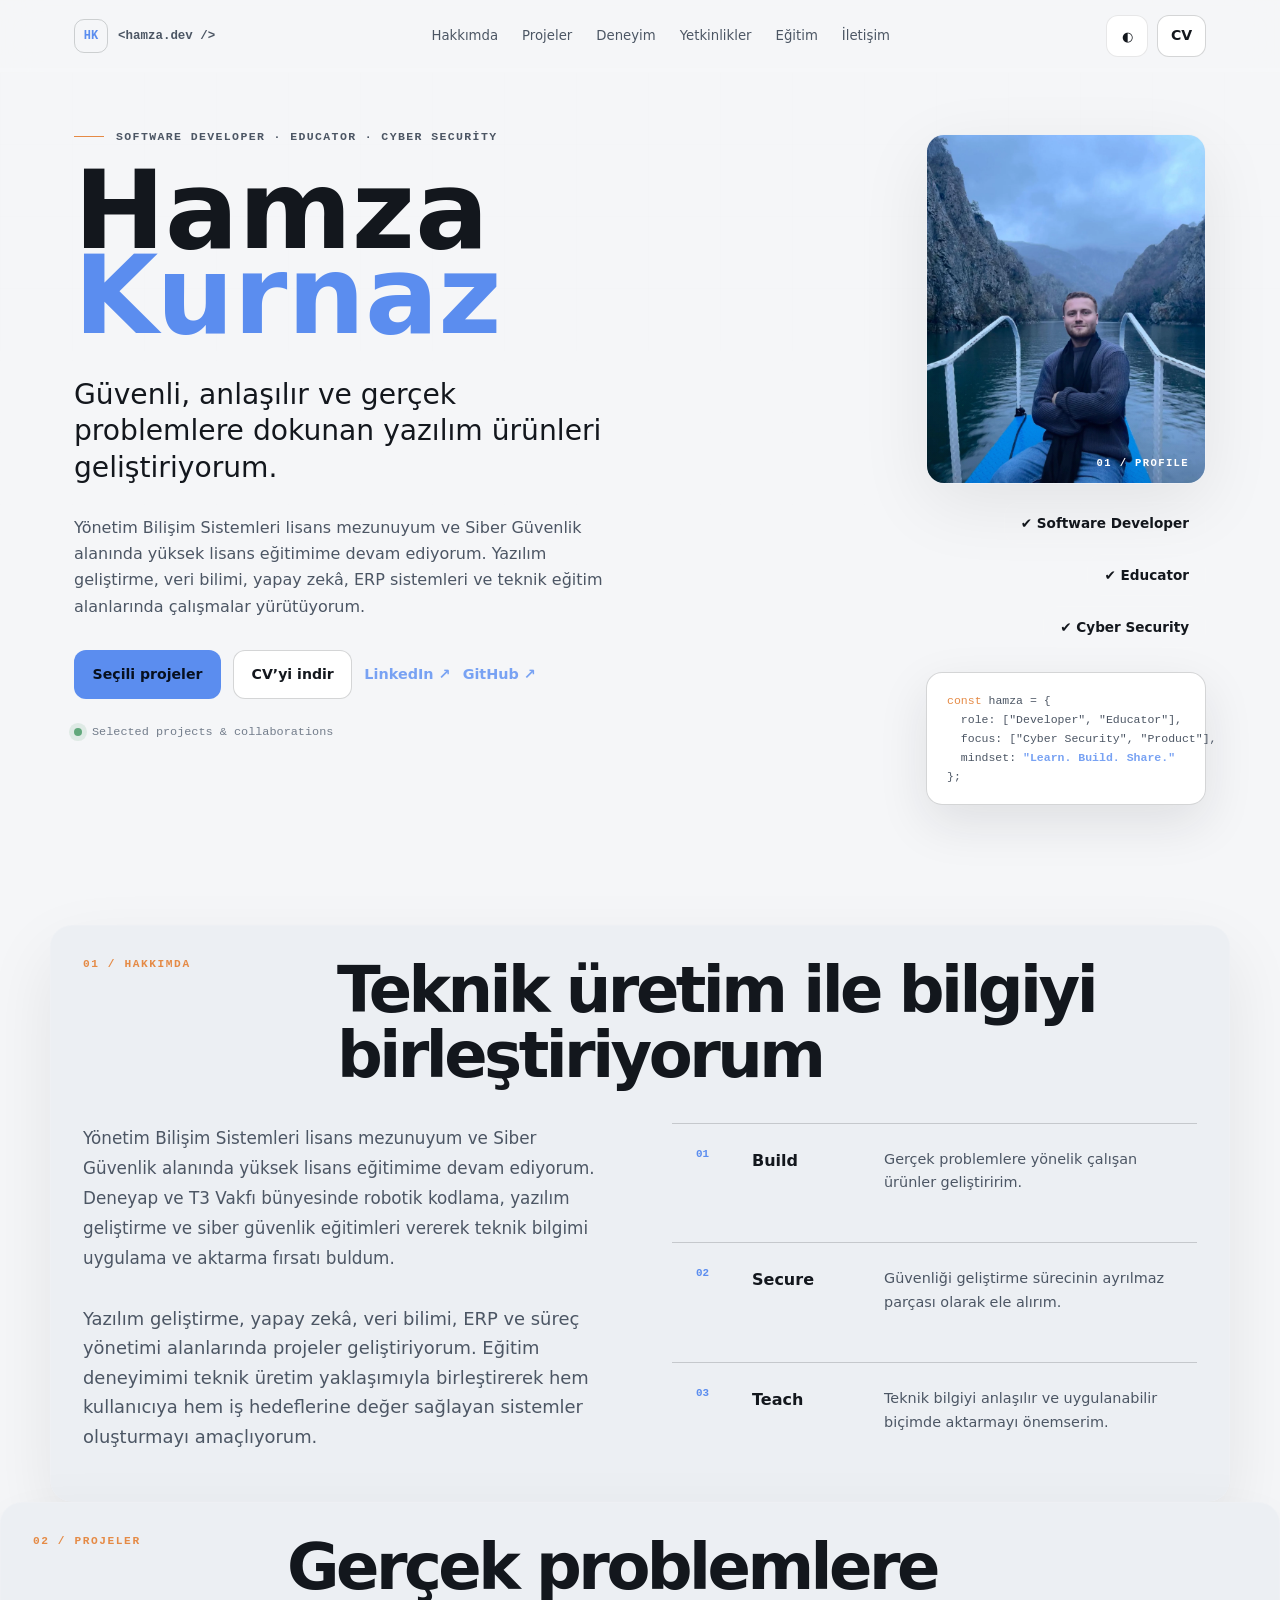
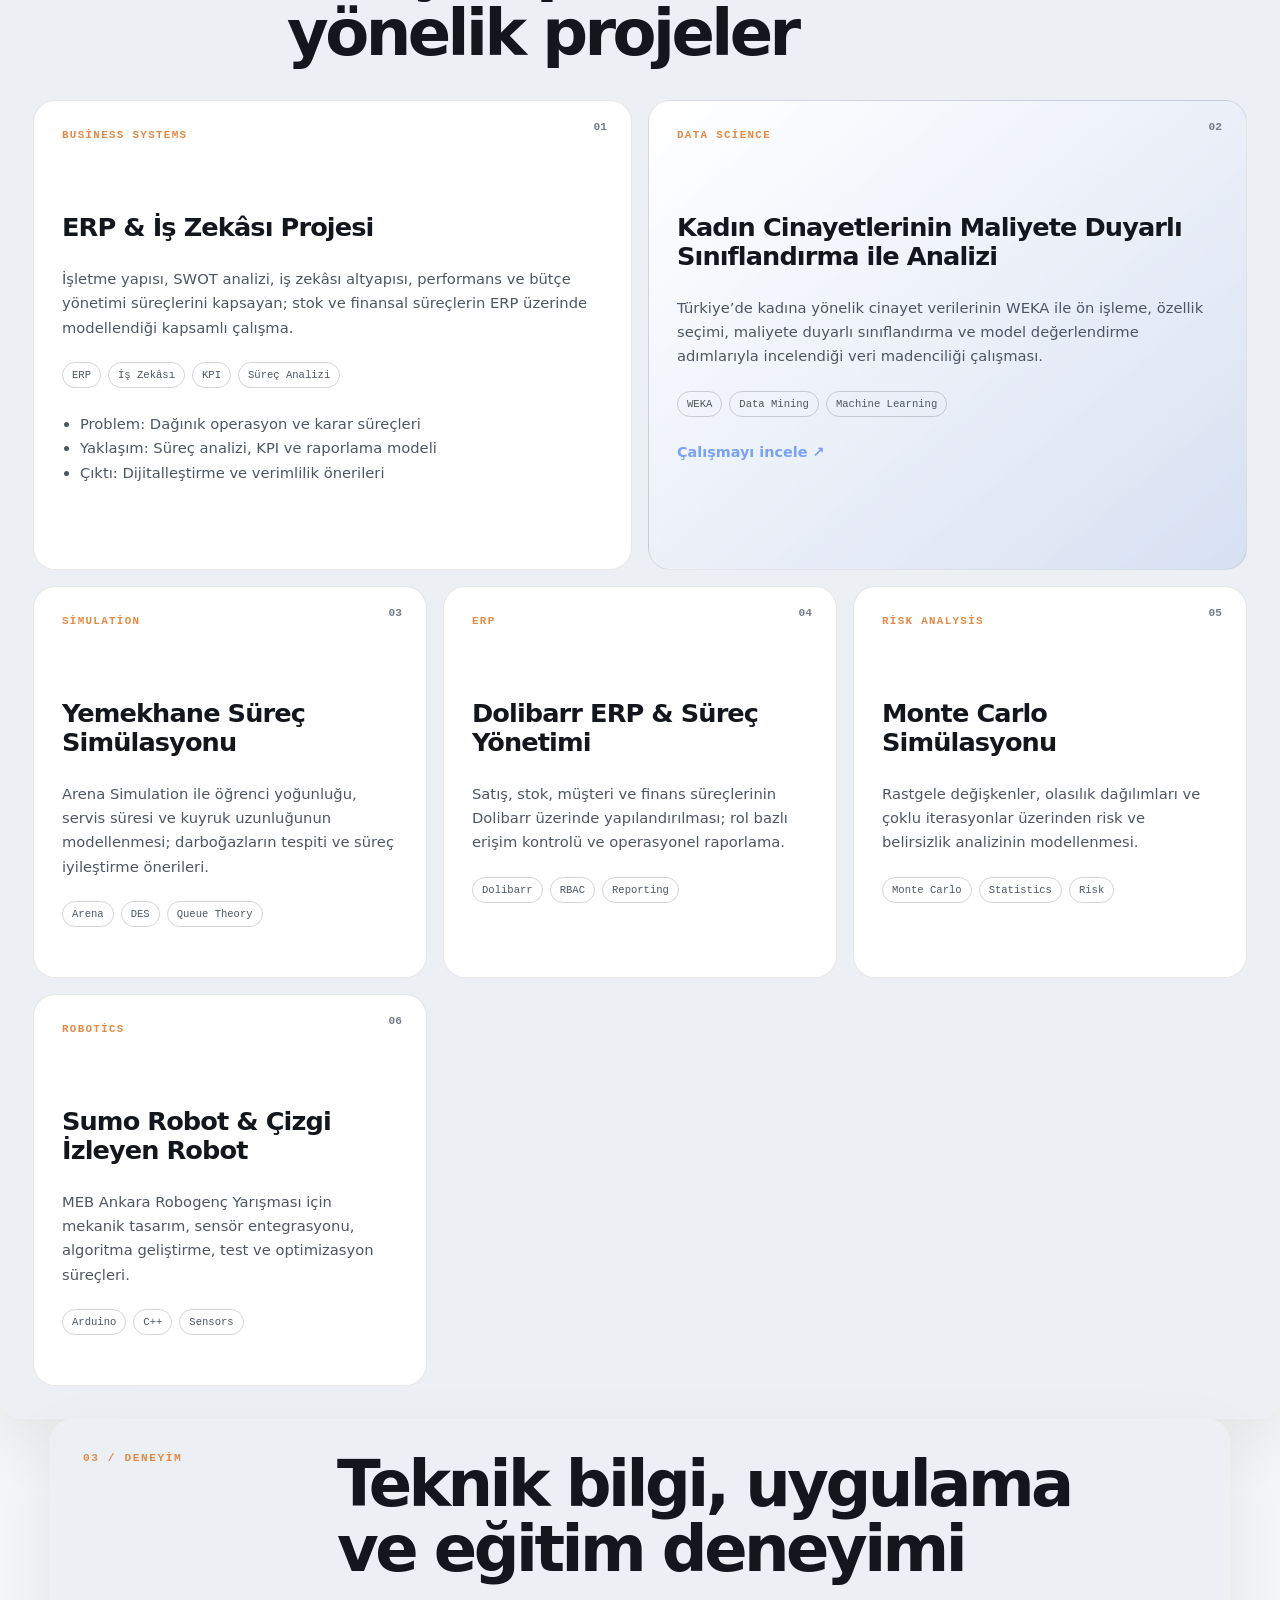
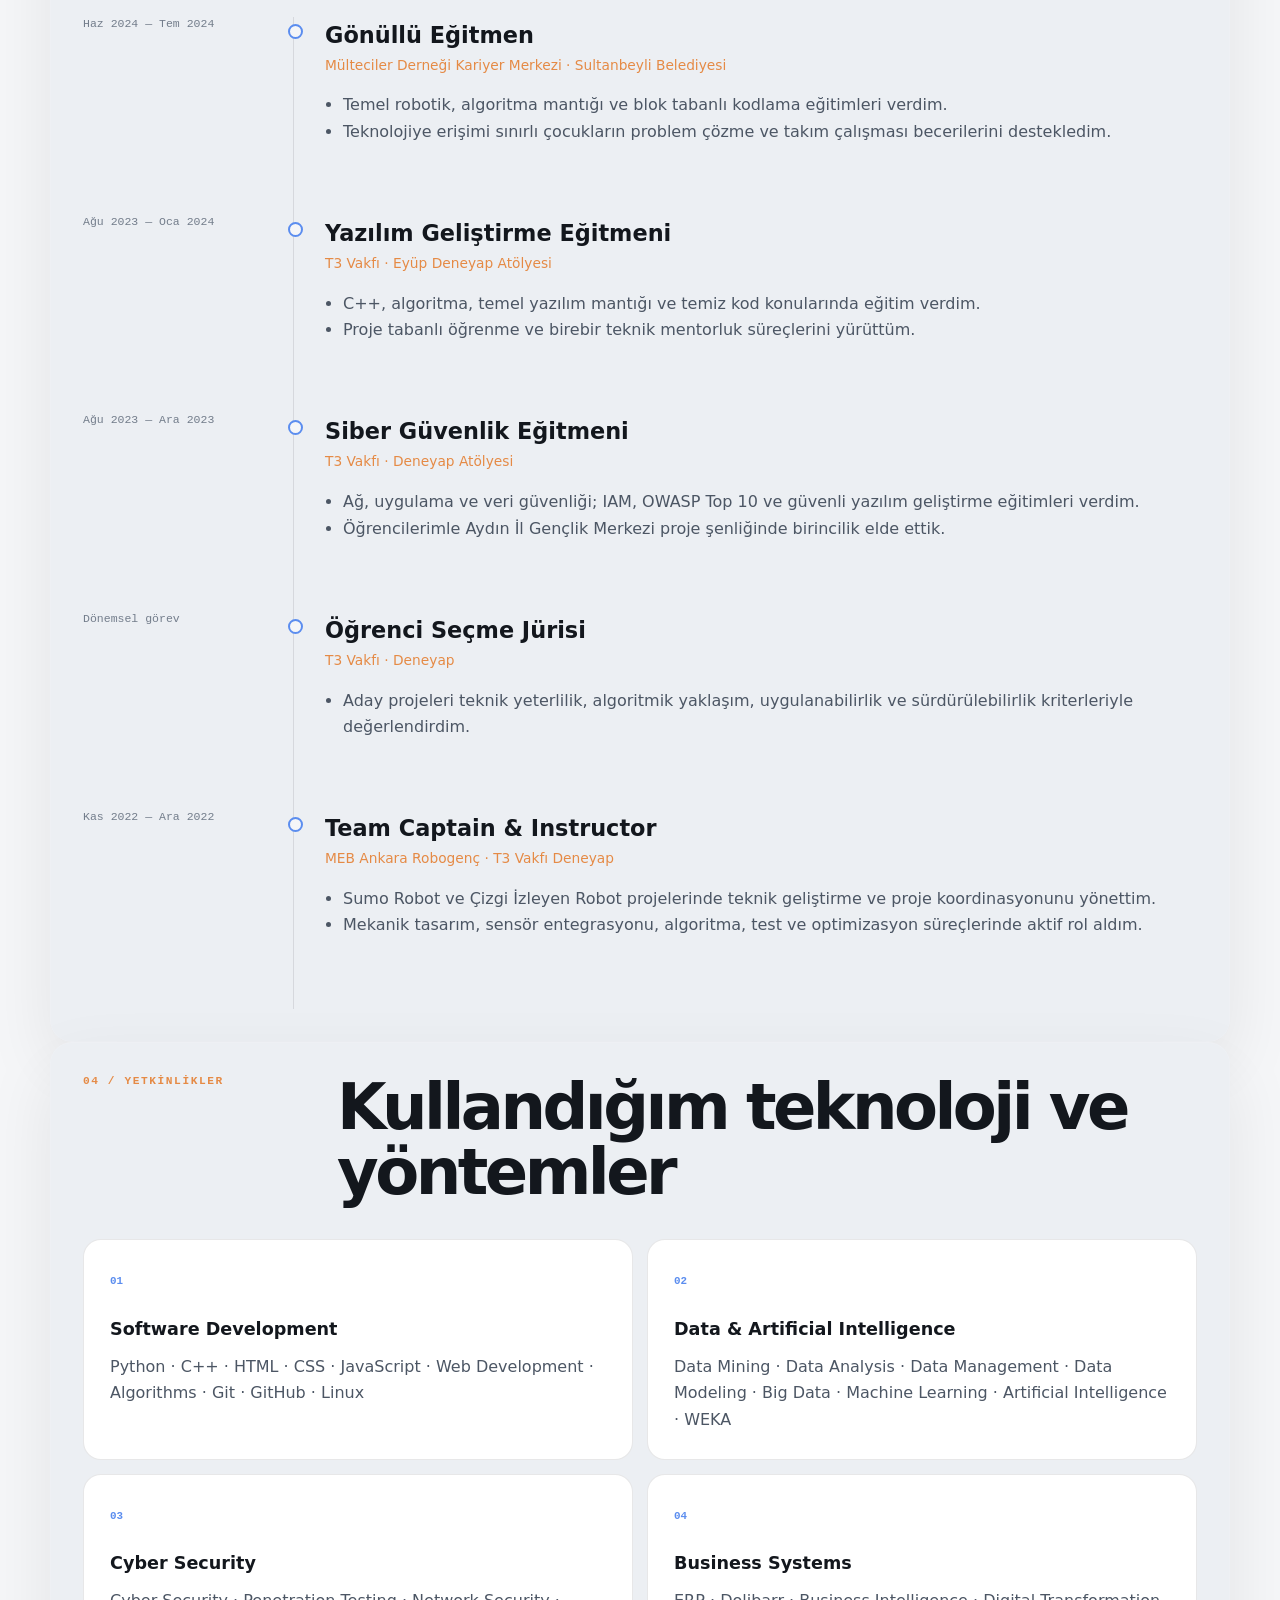
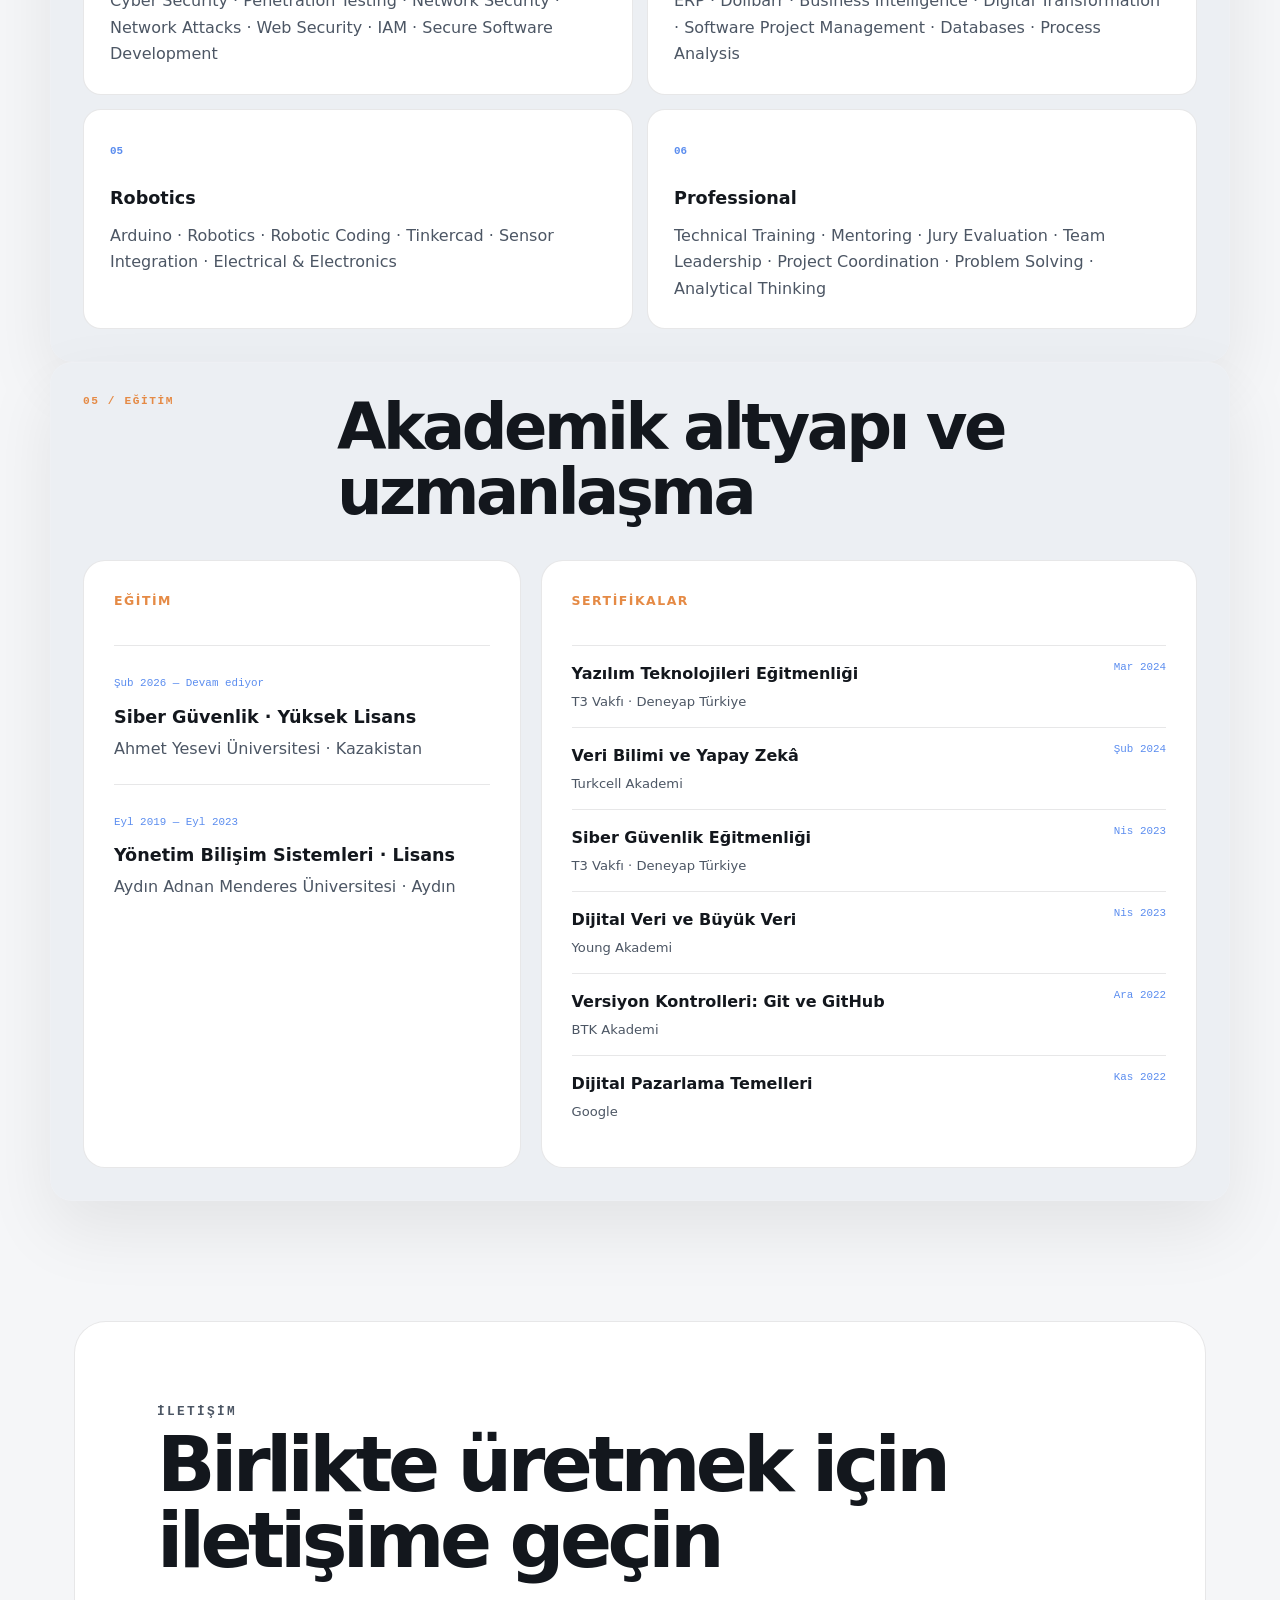
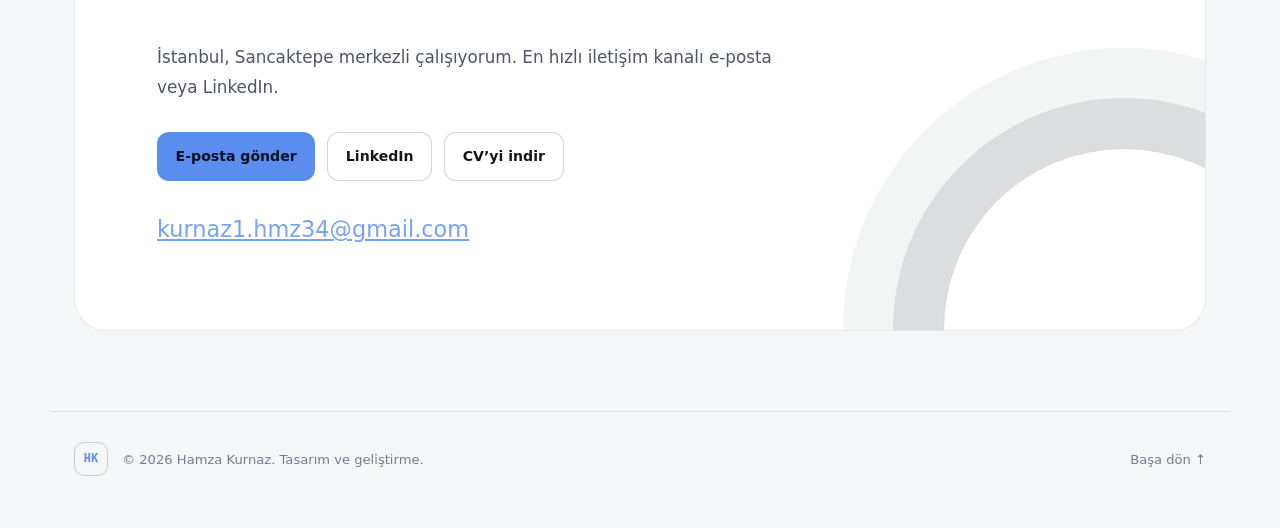
==== commit b6642996: "Add existing Hamza Kurnaz portfolio project files Baseline import of the working vanilla HTML/CSS/JS" ====
--- a/index.html
+++ b/index.html
@@ -7,32 +7,27 @@
   <meta name="description" content="Hamza Kurnaz’ın yazılım geliştirme, siber güvenlik, veri bilimi, ERP, robotik kodlama ve teknik eğitim çalışmalarını içeren profesyonel portfolyosu.">
   <meta name="author" content="Hamza Kurnaz">
   <meta name="robots" content="index,follow">
-  <link rel="canonical" href="https://hamza-kurnaz.github.io/">
+  <link rel="canonical" href="https://hamzakurnaz.dev/">
   <link rel="icon" href="favicon.svg" type="image/svg+xml">
   <link rel="preload" as="image" href="assets/images/hamza-kurnaz-profile.webp" type="image/webp">
-  <link rel="stylesheet" href="css/tokens.css">
-  <link rel="stylesheet" href="css/base.css">
-  <link rel="stylesheet" href="css/components.css">
-  <link rel="stylesheet" href="css/sections.css">
-  <link rel="stylesheet" href="css/animations.css">
-  <link rel="stylesheet" href="css/responsive.css">
+  <link rel="stylesheet" href="styles.css">
   <title>Hamza Kurnaz | Software Developer, Cyber Security & Educator</title>
   <meta property="og:type" content="website">
   <meta property="og:title" content="Hamza Kurnaz | Software Developer">
   <meta property="og:description" content="Yazılım geliştirme, siber güvenlik, veri bilimi, ERP ve teknik eğitim çalışmalarım.">
-  <meta property="og:url" content="https://hamza-kurnaz.github.io/">
-  <meta property="og:image" content="https://hamza-kurnaz.github.io/assets/images/og-image.jpg">
+  <meta property="og:url" content="https://hamzakurnaz.dev/">
+  <meta property="og:image" content="https://hamzakurnaz.dev/assets/images/og-image.jpg">
   <meta name="twitter:card" content="summary_large_image">
   <meta name="twitter:title" content="Hamza Kurnaz | Software Developer">
   <meta name="twitter:description" content="Yazılım geliştirme, siber güvenlik ve teknik eğitim portfolyosu.">
-  <meta name="twitter:image" content="https://hamza-kurnaz.github.io/assets/images/og-image.jpg">
+  <meta name="twitter:image" content="https://hamzakurnaz.dev/assets/images/og-image.jpg">
   <script type="application/ld+json">
   {
     "@context":"https://schema.org",
     "@type":"Person",
     "name":"Hamza Kurnaz",
-    "url":"https://hamza-kurnaz.github.io/",
-    "image":"https://hamza-kurnaz.github.io/assets/images/hamza-kurnaz-profile.jpg",
+    "url":"https://hamzakurnaz.dev/",
+    "image":"https://hamzakurnaz.dev/assets/images/hamza-kurnaz-profile.jpg",
     "jobTitle":"Software Developer and Educator",
     "sameAs":["https://www.linkedin.com/in/hamzakurnaz/","https://github.com/Hamza-kurnaz"],
     "alumniOf":{"@type":"CollegeOrUniversity","name":"Aydın Adnan Menderes Üniversitesi"},
@@ -44,7 +39,6 @@
 <body>
   <a class="skip-link" href="#main">İçeriğe geç</a>
   <div class="ambient-grid" aria-hidden="true"></div>
-  <canvas id="ink-canvas" aria-hidden="true"></canvas>
 
   <header class="site-header" id="site-header">
     <div class="nav-shell">
@@ -53,7 +47,6 @@
         <a href="#hakkimda">Hakkımda</a><a href="#projeler">Projeler</a><a href="#deneyim">Deneyim</a><a href="#yetenekler">Yetkinlikler</a><a href="#egitim">Eğitim</a><a href="#iletisim">İletişim</a>
       </nav>
       <div class="nav-actions">
-        <button class="icon-button" id="motion-toggle" aria-pressed="false" aria-label="Hareketi kapat" title="Hareketi aç/kapat"><span aria-hidden="true">◆</span></button>
         <button class="icon-button" id="theme-toggle" aria-label="Temayı değiştir" title="Temayı değiştir"><span aria-hidden="true">◐</span></button>
         <a class="button button-small button-ghost desktop-cv" href="assets/cv/hamza-kurnaz-cv.pdf" download>CV</a>
         <button class="menu-button" id="menu-button" aria-expanded="false" aria-controls="mobile-menu" aria-label="Menüyü aç"><span></span><span></span></button>
@@ -76,8 +69,8 @@
         <div class="hero-actions">
           <a class="button button-primary" href="#projeler">Seçili projeler</a>
           <a class="button button-ghost" href="assets/cv/hamza-kurnaz-cv.pdf" download>CV’yi indir</a>
-          <a class="text-link" href="https://www.linkedin.com/in/hamzakurnaz/" target="_blank" rel="noopener noreferrer">LinkedIn <span class="arrow" aria-hidden="true">↗</span></a>
-          <a class="text-link" href="https://github.com/Hamza-kurnaz" target="_blank" rel="noopener noreferrer">GitHub <span class="arrow" aria-hidden="true">↗</span></a>
+          <a class="text-link" href="https://www.linkedin.com/in/hamzakurnaz/" target="_blank" rel="noopener noreferrer">LinkedIn ↗</a>
+          <a class="text-link" href="https://github.com/Hamza-kurnaz" target="_blank" rel="noopener noreferrer">GitHub ↗</a>
         </div>
         <div class="availability"><span></span> Selected projects & collaborations</div>
       </div>
@@ -115,7 +108,7 @@
       <div class="section-heading reveal"><p class="section-kicker">02 / PROJELER</p><h2 id="projects-title" class="section-title">Gerçek problemlere yönelik projeler</h2></div>
       <div class="projects-grid">
         <article class="project featured reveal"><div class="project-number">01</div><div class="project-type">Business Systems</div><h3>ERP & İş Zekâsı Projesi</h3><p>İşletme yapısı, SWOT analizi, iş zekâsı altyapısı, performans ve bütçe yönetimi süreçlerini kapsayan; stok ve finansal süreçlerin ERP üzerinde modellendiği kapsamlı çalışma.</p><div class="project-meta"><span>ERP</span><span>İş Zekâsı</span><span>KPI</span><span>Süreç Analizi</span></div><ul><li>Problem: Dağınık operasyon ve karar süreçleri</li><li>Yaklaşım: Süreç analizi, KPI ve raporlama modeli</li><li>Çıktı: Dijitalleştirme ve verimlilik önerileri</li></ul></article>
-        <article class="project featured accent reveal" data-delay="80"><div class="project-number">02</div><div class="project-type">Data Science</div><h3>Kadın Cinayetlerinin Maliyete Duyarlı Sınıflandırma ile Analizi</h3><p>Türkiye’de kadına yönelik cinayet verilerinin WEKA ile ön işleme, özellik seçimi, maliyete duyarlı sınıflandırma ve model değerlendirme adımlarıyla incelendiği veri madenciliği çalışması.</p><div class="project-meta"><span>WEKA</span><span>Data Mining</span><span>Machine Learning</span></div><a class="text-link" href="https://www.linkedin.com/posts/hamzakurnaz_kadin-ci%CC%87nayetleri%CC%87ni%CC%87n-veri%CC%87-madenci%CC%87li%CC%87%C4%9Fi%CC%87-i%CC%87le-activity-7098649815772729345-9Bqr" target="_blank" rel="noopener noreferrer">Çalışmayı incele <span class="arrow" aria-hidden="true">↗</span></a></article>
+        <article class="project featured accent reveal" data-delay="80"><div class="project-number">02</div><div class="project-type">Data Science</div><h3>Kadın Cinayetlerinin Maliyete Duyarlı Sınıflandırma ile Analizi</h3><p>Türkiye’de kadına yönelik cinayet verilerinin WEKA ile ön işleme, özellik seçimi, maliyete duyarlı sınıflandırma ve model değerlendirme adımlarıyla incelendiği veri madenciliği çalışması.</p><div class="project-meta"><span>WEKA</span><span>Data Mining</span><span>Machine Learning</span></div><a class="text-link" href="https://www.linkedin.com/posts/hamzakurnaz_kadin-ci%CC%87nayetleri%CC%87ni%CC%87n-veri%CC%87-madenci%CC%87li%CC%87%C4%9Fi%CC%87-i%CC%87le-activity-7098649815772729345-9Bqr" target="_blank" rel="noopener noreferrer">Çalışmayı incele ↗</a></article>
         <article class="project reveal"><div class="project-number">03</div><div class="project-type">Simulation</div><h3>Yemekhane Süreç Simülasyonu</h3><p>Arena Simulation ile öğrenci yoğunluğu, servis süresi ve kuyruk uzunluğunun modellenmesi; darboğazların tespiti ve süreç iyileştirme önerileri.</p><div class="project-meta"><span>Arena</span><span>DES</span><span>Queue Theory</span></div></article>
         <article class="project reveal"><div class="project-number">04</div><div class="project-type">ERP</div><h3>Dolibarr ERP & Süreç Yönetimi</h3><p>Satış, stok, müşteri ve finans süreçlerinin Dolibarr üzerinde yapılandırılması; rol bazlı erişim kontrolü ve operasyonel raporlama.</p><div class="project-meta"><span>Dolibarr</span><span>RBAC</span><span>Reporting</span></div></article>
         <article class="project reveal"><div class="project-number">05</div><div class="project-type">Risk Analysis</div><h3>Monte Carlo Simülasyonu</h3><p>Rastgele değişkenler, olasılık dağılımları ve çoklu iterasyonlar üzerinden risk ve belirsizlik analizinin modellenmesi.</p><div class="project-meta"><span>Monte Carlo</span><span>Statistics</span><span>Risk</span></div></article>
@@ -125,8 +118,7 @@
 
     <section class="section section-card reveal" id="deneyim" aria-labelledby="experience-title">
       <div class="section-heading reveal"><p class="section-kicker">03 / DENEYİM</p><h2 id="experience-title" class="section-title">Teknik bilgi, uygulama ve eğitim deneyimi</h2></div>
-      <div class="timeline" id="timeline">
-        <div class="timeline-progress" aria-hidden="true"></div>
+      <div class="timeline">
         <article class="timeline-item reveal"><div class="timeline-date">Haz 2024 — Tem 2024</div><div><h3>Gönüllü Eğitmen</h3><p class="org">Mülteciler Derneği Kariyer Merkezi · Sultanbeyli Belediyesi</p><ul><li>Temel robotik, algoritma mantığı ve blok tabanlı kodlama eğitimleri verdim.</li><li>Teknolojiye erişimi sınırlı çocukların problem çözme ve takım çalışması becerilerini destekledim.</li></ul></div></article>
         <article class="timeline-item reveal"><div class="timeline-date">Ağu 2023 — Oca 2024</div><div><h3>Yazılım Geliştirme Eğitmeni</h3><p class="org">T3 Vakfı · Eyüp Deneyap Atölyesi</p><ul><li>C++, algoritma, temel yazılım mantığı ve temiz kod konularında eğitim verdim.</li><li>Proje tabanlı öğrenme ve birebir teknik mentorluk süreçlerini yürüttüm.</li></ul></div></article>
         <article class="timeline-item reveal"><div class="timeline-date">Ağu 2023 — Ara 2023</div><div><h3>Siber Güvenlik Eğitmeni</h3><p class="org">T3 Vakfı · Deneyap Atölyesi</p><ul><li>Ağ, uygulama ve veri güvenliği; IAM, OWASP Top 10 ve güvenli yazılım geliştirme eğitimleri verdim.</li><li>Öğrencilerimle Aydın İl Gençlik Merkezi proje şenliğinde birincilik elde ettik.</li></ul></div></article>
@@ -138,12 +130,12 @@
     <section class="section section-card reveal" id="yetenekler" aria-labelledby="skills-title">
       <div class="section-heading reveal"><p class="section-kicker">04 / YETKİNLİKLER</p><h2 id="skills-title" class="section-title">Kullandığım teknoloji ve yöntemler</h2></div>
       <div class="skills-grid">
-        <article class="skill-group reveal"><span>01</span><h3>Software Development</h3><ul class="chip-list"><li class="chip">Python</li><li class="chip">C++</li><li class="chip">HTML</li><li class="chip">CSS</li><li class="chip">JavaScript</li><li class="chip">Web Development</li><li class="chip">Algorithms</li><li class="chip">Git</li><li class="chip">GitHub</li><li class="chip">Linux</li></ul></article>
-        <article class="skill-group reveal"><span>02</span><h3>Data & Artificial Intelligence</h3><ul class="chip-list"><li class="chip">Data Mining</li><li class="chip">Data Analysis</li><li class="chip">Data Management</li><li class="chip">Data Modeling</li><li class="chip">Big Data</li><li class="chip">Machine Learning</li><li class="chip">Artificial Intelligence</li><li class="chip">WEKA</li></ul></article>
-        <article class="skill-group reveal"><span>03</span><h3>Cyber Security</h3><ul class="chip-list"><li class="chip">Cyber Security</li><li class="chip">Penetration Testing</li><li class="chip">Network Security</li><li class="chip">Network Attacks</li><li class="chip">Web Security</li><li class="chip">IAM</li><li class="chip">Secure Software Development</li></ul></article>
-        <article class="skill-group reveal"><span>04</span><h3>Business Systems</h3><ul class="chip-list"><li class="chip">ERP</li><li class="chip">Dolibarr</li><li class="chip">Business Intelligence</li><li class="chip">Digital Transformation</li><li class="chip">Software Project Management</li><li class="chip">Databases</li><li class="chip">Process Analysis</li></ul></article>
-        <article class="skill-group reveal"><span>05</span><h3>Robotics</h3><ul class="chip-list"><li class="chip">Arduino</li><li class="chip">Robotics</li><li class="chip">Robotic Coding</li><li class="chip">Tinkercad</li><li class="chip">Sensor Integration</li><li class="chip">Electrical & Electronics</li></ul></article>
-        <article class="skill-group reveal"><span>06</span><h3>Professional</h3><ul class="chip-list"><li class="chip">Technical Training</li><li class="chip">Mentoring</li><li class="chip">Jury Evaluation</li><li class="chip">Team Leadership</li><li class="chip">Project Coordination</li><li class="chip">Problem Solving</li><li class="chip">Analytical Thinking</li></ul></article>
+        <article class="skill-group reveal"><span>01</span><h3>Software Development</h3><p>Python · C++ · HTML · CSS · JavaScript · Web Development · Algorithms · Git · GitHub · Linux</p></article>
+        <article class="skill-group reveal"><span>02</span><h3>Data & Artificial Intelligence</h3><p>Data Mining · Data Analysis · Data Management · Data Modeling · Big Data · Machine Learning · Artificial Intelligence · WEKA</p></article>
+        <article class="skill-group reveal"><span>03</span><h3>Cyber Security</h3><p>Cyber Security · Penetration Testing · Network Security · Network Attacks · Web Security · IAM · Secure Software Development</p></article>
+        <article class="skill-group reveal"><span>04</span><h3>Business Systems</h3><p>ERP · Dolibarr · Business Intelligence · Digital Transformation · Software Project Management · Databases · Process Analysis</p></article>
+        <article class="skill-group reveal"><span>05</span><h3>Robotics</h3><p>Arduino · Robotics · Robotic Coding · Tinkercad · Sensor Integration · Electrical & Electronics</p></article>
+        <article class="skill-group reveal"><span>06</span><h3>Professional</h3><p>Technical Training · Mentoring · Jury Evaluation · Team Leadership · Project Coordination · Problem Solving · Analytical Thinking</p></article>
       </div>
     </section>
 
@@ -156,12 +148,11 @@
     </section>
 
     <section class="section reveal contact-section" id="iletisim" aria-labelledby="contact-title">
-      <div class="contact-panel reveal"><p class="section-kicker"><span></span> İLETİŞİM</p><h2 id="contact-title" class="section-title">Birlikte üretmek için iletişime geçin</h2><p class="section-intro">İstanbul, Sancaktepe merkezli çalışıyorum. En hızlı iletişim kanalı e-posta veya LinkedIn.</p><div class="contact-actions"><a class="button button-primary" href="mailto:kurnaz1.hmz34@gmail.com?subject=Proje%20veya%20iş%20birliği">E-posta gönder</a><a class="button button-ghost" href="https://www.linkedin.com/in/hamzakurnaz/" target="_blank" rel="noopener noreferrer">LinkedIn</a><a class="button button-ghost" href="assets/cv/hamza-kurnaz-cv.pdf" download>CV’yi indir</a></div><div class="email-row"><a class="email-display" href="mailto:kurnaz1.hmz34@gmail.com">kurnaz1.hmz34@gmail.com</a><button class="copy-button" id="copy-email" data-email="kurnaz1.hmz34@gmail.com" type="button">E-postayı kopyala</button></div></div>
+      <div class="contact-panel reveal"><p class="section-kicker"><span></span> İLETİŞİM</p><h2 id="contact-title" class="section-title">Birlikte üretmek için iletişime geçin</h2><p class="section-intro">İstanbul, Sancaktepe merkezli çalışıyorum. En hızlı iletişim kanalı e-posta veya LinkedIn.</p><div class="contact-actions"><a class="button button-primary" href="mailto:kurnaz1.hmz34@gmail.com?subject=Proje%20veya%20iş%20birliği">E-posta gönder</a><a class="button button-ghost" href="https://www.linkedin.com/in/hamzakurnaz/" target="_blank" rel="noopener noreferrer">LinkedIn</a><a class="button button-ghost" href="assets/cv/hamza-kurnaz-cv.pdf" download>CV’yi indir</a></div><a class="email-display" href="mailto:kurnaz1.hmz34@gmail.com">kurnaz1.hmz34@gmail.com</a></div>
     </section>
   </main>
 
-  <footer><div><a class="brand" href="#top"><span class="brand-mark">HK</span></a><p>© <span id="year"></span> Hamza Kurnaz. Tasarım ve geliştirme.</p></div><a class="text-link arrow-down" href="#top">Başa dön <span class="arrow" aria-hidden="true">↑</span></a></footer>
-  <div class="toast" id="toast" role="status" aria-live="polite"></div>
-  <script type="module" src="js/main.js"></script>
+  <footer><div><a class="brand" href="#top"><span class="brand-mark">HK</span></a><p>© <span id="year"></span> Hamza Kurnaz. Tasarım ve geliştirme.</p></div><a href="#top">Başa dön ↑</a></footer>
+  <script src="app.js" defer></script>
 </body>
 </html>
--- a/styles.css
+++ b/styles.css
@@ -0,0 +1,7 @@
+:root{--bg:#0b0d10;--elev:#111419;--surface:#151920;--surface-hover:#1a1f27;--text:#f3f5f7;--secondary:#a2aab6;--muted:#737d8b;--border:rgba(231,236,242,.1);--border-strong:rgba(231,236,242,.18);--primary:#5b8def;--primary-hover:#78a2f3;--primary-soft:rgba(91,141,239,.14);--accent:#e58a45;--accent-soft:rgba(229,138,69,.13);--success:#62a87c;--shadow:0 18px 50px rgba(0,0,0,.24);--max:1180px;--radius:22px;--ease:cubic-bezier(.22,1,.36,1)}
+[data-theme="light"]{--bg:#f5f6f8;--elev:#fff;--surface:#eceff3;--surface-hover:#e4e8ed;--text:#13171d;--secondary:#4c5664;--muted:#737d8b;--border:rgba(19,23,29,.1);--border-strong:rgba(19,23,29,.18);--shadow:0 18px 50px rgba(26,31,39,.1)}
+*{box-sizing:border-box}html{scroll-behavior:smooth;scroll-padding-top:88px}body{margin:0;background:var(--bg);color:var(--text);font-family:Inter,ui-sans-serif,system-ui,-apple-system,BlinkMacSystemFont,"Segoe UI",sans-serif;line-height:1.65;overflow-x:hidden;transition:background .25s,color .25s}a{color:inherit}button,a{touch-action:manipulation}img{max-width:100%;display:block}h1,h2,h3,h4,p{margin-top:0}.skip-link{position:fixed;top:10px;left:10px;z-index:9999;background:var(--text);color:var(--bg);padding:.7rem 1rem;border-radius:10px;transform:translateY(-160%);transition:.2s}.skip-link:focus{transform:none}.ambient-grid{position:fixed;inset:0;z-index:-2;background-image:linear-gradient(var(--border) 1px,transparent 1px),linear-gradient(90deg,var(--border) 1px,transparent 1px);background-size:72px 72px;mask-image:linear-gradient(to bottom,rgba(0,0,0,.35),transparent 78%);opacity:.2;pointer-events:none}#ink-canvas{position:fixed;inset:0;z-index:-1;pointer-events:none;width:100%;height:100%}.site-header{position:fixed;inset:0 0 auto;z-index:100;background:color-mix(in srgb,var(--bg) 78%,transparent);backdrop-filter:blur(18px);border-bottom:1px solid transparent;transition:.25s}.site-header.scrolled{border-color:var(--border)}.site-header{overflow:visible}.header-progress{position:absolute;left:0;right:0;bottom:0;height:4px;background:rgba(255,255,255,.08);pointer-events:none;z-index:1}.header-progress__bar{width:0%;height:100%;background:linear-gradient(90deg,var(--primary),var(--accent));transition:width .18s ease}.nav-shell{max-width:var(--max);margin:auto;min-height:72px;padding:0 24px;display:flex;align-items:center;justify-content:space-between;gap:22px}.brand{display:inline-flex;align-items:center;gap:10px;text-decoration:none;font-weight:700}.brand-mark{width:34px;height:34px;border:1px solid var(--border-strong);display:grid;place-items:center;border-radius:10px;color:var(--primary);font:700 .75rem ui-monospace,SFMono-Regular,Menlo,monospace}.brand-code{font:600 .78rem ui-monospace,SFMono-Regular,Menlo,monospace;color:var(--secondary)}.desktop-nav{display:flex;gap:24px}.desktop-nav a{text-decoration:none;font-size:.83rem;color:var(--secondary);position:relative}.desktop-nav a:after{content:"";position:absolute;left:0;right:100%;bottom:-8px;height:1px;background:var(--primary);transition:.25s}.desktop-nav a:hover,.desktop-nav a.active{color:var(--text)}.desktop-nav a:hover:after,.desktop-nav a.active:after{right:0}.nav-actions{display:flex;align-items:center;gap:9px}.icon-button,.menu-button{border:1px solid var(--border);background:var(--elev);color:var(--text);border-radius:12px;min-width:42px;height:42px;display:grid;place-items:center;cursor:pointer}.menu-button{display:none;gap:5px;padding:0 12px}.menu-button span{display:block;width:18px;height:1px;background:currentColor;transition:.25s}.menu-button[aria-expanded="true"] span:first-child{transform:translateY(3px) rotate(45deg)}.menu-button[aria-expanded="true"] span:last-child{transform:translateY(-3px) rotate(-45deg)}.mobile-menu{background:var(--bg);padding:10px 24px 24px;border-bottom:1px solid var(--border)}.mobile-menu nav{display:grid}.mobile-menu nav a{padding:14px 0;text-decoration:none;border-bottom:1px solid var(--border)}.button{display:inline-flex;align-items:center;justify-content:center;min-height:46px;padding:.75rem 1.1rem;border-radius:12px;text-decoration:none;font-weight:700;font-size:.88rem;border:1px solid transparent;transition:transform .2s var(--ease),background .2s,color .2s,border .2s}.button:hover{transform:translateY(-2px)}.button-primary{background:var(--primary);color:#07101f}.button-primary:hover{background:var(--primary-hover)}.button-ghost{border-color:var(--border-strong);background:var(--elev);color:var(--text)}.button-small{min-height:38px;padding:.5rem .8rem}.text-link{color:var(--primary-hover);text-decoration:none;font-weight:700;font-size:.9rem}.text-link:hover{text-decoration:underline}.section{max-width:var(--max);margin:auto;padding:120px 24px}.hero{min-height:100vh;display:grid;grid-template-columns:minmax(0,1.08fr) minmax(320px,.92fr);gap:100px;align-items:start;padding-top:130px}.eyebrow{display:flex;align-items:center;gap:12px;color:var(--secondary);font:600 .72rem ui-monospace,SFMono-Regular,Menlo,monospace;letter-spacing:.12em;text-transform:uppercase}.eyebrow span{width:30px;height:1px;background:var(--accent)}.hero h1{font-size:clamp(5.2rem,8.5vw,10rem);letter-spacing:0;line-height:.78;margin:26px 0 38px;font-weight:800;font-variant-ligatures:none;font-feature-settings:'liga' 0, 'calt' 0;font-kerning:normal}.hero h1 em{font-style:normal;color:var(--primary)}.hero-lead{font-size:clamp(1.2rem,2.2vw,1.8rem);line-height:1.3;max-width:730px}.hero-summary{max-width:670px;color:var(--secondary);font-size:1rem}.hero-actions{display:flex;align-items:center;flex-wrap:wrap;gap:12px;margin-top:30px;max-width:720px}.availability{display:flex;align-items:center;gap:10px;color:var(--muted);font:500 .74rem ui-monospace,SFMono-Regular,Menlo,monospace;margin-top:26px}.availability span{width:8px;height:8px;background:var(--success);border-radius:50%;box-shadow:0 0 0 5px color-mix(in srgb,var(--success) 15%,transparent)}.hero-visual{position:relative;max-width:280px;justify-self:end;align-self:start;padding-top:4px}.hero-visual::before{content:"";position:absolute;inset:0;pointer-events:none;background-image:linear-gradient(rgba(255,255,255,.03) 1px, transparent 1px), linear-gradient(90deg, rgba(255,255,255,.03) 1px, transparent 1px);background-size:40px 40px;opacity:.15}.photo-frame{position:relative;width:100%;max-width:280px;aspect-ratio:4/5;overflow:hidden;border-radius:18px;border:1px solid rgba(255,255,255,.08);background:var(--surface);box-shadow:0 20px 70px rgba(0,0,0,.08);transition:transform .2s ease,box-shadow .2s ease}.photo-frame:hover{transform:translateY(-4px) scale(1.01);box-shadow:0 26px 90px rgba(0,0,0,.12)}.photo-frame img{width:100%;height:100%;aspect-ratio:4/5;object-fit:cover;object-position:center 50%}.photo-frame:after{content:"";position:absolute;inset:0;background:linear-gradient(to top,rgba(11,13,16,.14),transparent 35%);pointer-events:none}.hero-profile-meta{display:grid;gap:10px;margin-top:18px;justify-items:end;width:100%;max-width:280px;font:600 .85rem Inter,ui-sans-serif,system-ui,-apple-system,BlinkMacSystemFont,"Segoe UI",sans-serif}.hero-profile-meta span{display:inline-flex;align-items:center;justify-content:flex-end;padding:12px 16px;border-radius:14px;border:1px solid rgba(255,255,255,.08);background:rgba(255,255,255,.03);color:var(--text)}.photo-index{position:absolute;right:16px;bottom:14px;z-index:2;color:#fff;font:600 .66rem ui-monospace,SFMono-Regular,Menlo,monospace;letter-spacing:.13em}.code-card{position:relative;left:auto;bottom:auto;z-index:4;margin:24px 0 0;padding:18px 20px;background:color-mix(in srgb,var(--elev) 92%,transparent);border:1px solid var(--border-strong);border-radius:16px;box-shadow:var(--shadow);font:500 .72rem/1.65 ui-monospace,SFMono-Regular,Menlo,monospace;color:var(--secondary);backdrop-filter:blur(14px);width:100%;max-width:280px}.code-card span{color:var(--accent)}.code-card b{color:var(--primary-hover)}.section-heading{display:grid;grid-template-columns:220px 1fr;gap:34px;margin-bottom:62px}.section-heading>p{color:var(--accent);font:600 .7rem ui-monospace,SFMono-Regular,Menlo,monospace;text-transform:uppercase;letter-spacing:.14em}.section-heading h2{font-size:clamp(2.25rem,5vw,4.5rem);line-height:1.02;letter-spacing:-.055em;margin:0}.section-kicker{font:600 .8rem ui-monospace,SFMono-Regular,Menlo,monospace;letter-spacing:.18em;text-transform:uppercase;color:var(--primary);margin:0 0 8px}.section-title{font-size:clamp(2.25rem,5vw,4.3rem);line-height:1.05;max-width:820px}.section-intro{margin:0 0 28px;color:var(--secondary);font-size:1.05rem;line-height:1.8;max-width:750px}.section.section-card{background:var(--surface);border:1px solid rgba(255,255,255,.08);border-radius:var(--radius);box-shadow:0 28px 70px rgba(0,0,0,.08);padding:48px;position:relative;overflow:hidden;transition:transform .28s var(--ease),box-shadow .28s var(--ease),border-color .25s}.section.section-card:hover{transform:translateY(-3px);box-shadow:0 34px 88px rgba(0,0,0,.12);border-color:rgba(91,141,239,.14)}.section.section-card .section-heading{margin-bottom:34px}.section.section-card .section-heading>p{color:var(--accent)}.section.section-card .section-title{color:var(--text)}.section.section-card .section-intro{margin-bottom:30px}.section.section-card{padding:32px}.about-grid{display:grid;grid-template-columns:1fr 1fr;gap:64px}.about-copy{font-size:1.12rem;color:var(--secondary)}.about-copy p+p{margin-top:24px}.principles{display:grid;gap:12px}.principle{padding:24px;border-top:1px solid var(--border-strong);display:grid;grid-template-columns:44px 120px 1fr;gap:12px;align-items:start}.principle span{font:600 .68rem ui-monospace,SFMono-Regular,Menlo,monospace;color:var(--primary)}.principle h3{margin:0;font-size:1rem}.principle p{margin:0;color:var(--secondary);font-size:.9rem}.projects-section{max-width:1320px}.projects-grid{display:grid;grid-template-columns:repeat(12,1fr);gap:16px}.project{grid-column:span 4;min-height:330px;padding:28px;border-radius:var(--radius);background:var(--elev);border:1px solid var(--border);position:relative;overflow:hidden;transition:.25s var(--ease)}.project:hover{transform:translateY(-5px);border-color:var(--border-strong);background:var(--surface)}.project.featured{grid-column:span 6;min-height:470px}.project.accent{background:linear-gradient(140deg,var(--elev),var(--primary-soft))}.project-number{position:absolute;right:24px;top:20px;color:var(--muted);font:600 .7rem ui-monospace,SFMono-Regular,Menlo,monospace}.project-type{color:var(--accent);font:600 .68rem ui-monospace,SFMono-Regular,Menlo,monospace;text-transform:uppercase;letter-spacing:.12em;margin-bottom:72px}.project h3{font-size:clamp(1.4rem,2vw,2.15rem);line-height:1.12;letter-spacing:-.035em}.project p,.project li{color:var(--secondary);font-size:.92rem}.project ul{padding-left:18px;margin-top:24px}.project-meta{display:flex;flex-wrap:wrap;gap:7px;margin:22px 0}.project-meta span{font:500 .66rem ui-monospace,SFMono-Regular,Menlo,monospace;border:1px solid var(--border-strong);padding:6px 9px;border-radius:999px;color:var(--secondary)}.timeline{position:relative}.timeline:before{content:"";position:absolute;left:210px;top:0;bottom:0;width:1px;background:var(--border)}.timeline-item{display:grid;grid-template-columns:180px 1fr;gap:62px;padding:0 0 54px;position:relative}.timeline-item:before{content:"";position:absolute;left:205px;top:7px;width:11px;height:11px;border-radius:50%;background:var(--bg);border:2px solid var(--primary)}.timeline-date{color:var(--muted);font:500 .72rem ui-monospace,SFMono-Regular,Menlo,monospace}.timeline h3{font-size:1.4rem;margin:0}.org{color:var(--accent);font-size:.86rem}.timeline ul{padding-left:18px;color:var(--secondary)}.skills-grid{display:grid;grid-template-columns:repeat(2,1fr);gap:14px}.skill-group{padding:26px;border:1px solid var(--border);border-radius:18px;background:var(--elev)}.skill-group span{font:600 .68rem ui-monospace,SFMono-Regular,Menlo,monospace;color:var(--primary)}.skill-group h3{font-size:1.1rem;margin:22px 0 10px}.skill-group p{color:var(--secondary);margin:0}.education-layout{display:grid;grid-template-columns:.8fr 1.2fr;gap:20px}.education-column,.cert-column{background:var(--elev);border:1px solid var(--border);border-radius:var(--radius);padding:30px}.education-column>h3,.cert-column>h3{font-size:.78rem;text-transform:uppercase;letter-spacing:.12em;color:var(--accent);margin-bottom:34px}.education-column article{padding:22px 0;border-top:1px solid var(--border)}.education-column time,.cert-column time{font:500 .68rem ui-monospace,SFMono-Regular,Menlo,monospace;color:var(--primary)}.education-column h4{font-size:1.1rem;margin:8px 0 4px}.education-column p{color:var(--secondary);margin:0}.cert-column ul{list-style:none;padding:0;margin:0}.cert-column li{display:flex;justify-content:space-between;gap:22px;padding:15px 0;border-top:1px solid var(--border)}.cert-column li div{display:grid;gap:3px}.cert-column li span{color:var(--secondary);font-size:.82rem}.contact-section{padding-bottom:80px}.contact-panel{background:var(--elev);border:1px solid var(--border);border-radius:32px;padding:clamp(32px,7vw,82px);position:relative;overflow:hidden}.contact-panel:after{content:"";position:absolute;width:360px;height:360px;right:-100px;bottom:-180px;border:1px solid var(--border-strong);border-radius:50%;box-shadow:0 0 0 50px var(--border),0 0 0 100px color-mix(in srgb,var(--border) 45%,transparent)}.contact-panel h2{font-size:clamp(2.5rem,6vw,5.3rem);line-height:.98;letter-spacing:-.06em;position:relative;z-index:1}.contact-panel>p:not(.eyebrow){color:var(--secondary);max-width:620px;position:relative;z-index:1}.contact-actions{display:flex;flex-wrap:wrap;gap:12px;margin:30px 0;position:relative;z-index:2}.email-display{font-size:clamp(1rem,2vw,1.4rem);color:var(--primary-hover);position:relative;z-index:2}footer{max-width:var(--max);margin:auto;padding:30px 24px 50px;display:flex;justify-content:space-between;align-items:center;color:var(--muted);font-size:.82rem;border-top:1px solid var(--border)}footer>div{display:flex;align-items:center;gap:14px}footer p{margin:0}footer>a{text-decoration:none}.reveal{opacity:0;transform:translateY(18px);filter:blur(4px);transition:opacity .65s var(--ease),transform .65s var(--ease),filter .65s var(--ease)}.reveal.visible{opacity:1;transform:none;filter:none}:focus-visible{outline:2px solid var(--primary-hover);outline-offset:4px}
+@media(max-width:980px){.desktop-nav,.desktop-cv{display:none}.menu-button{display:grid}.hero{grid-template-columns:1fr;min-height:auto;padding-top:150px}.hero-visual{justify-self:start;max-width:520px}.code-card{left:auto;right:-30px}.section-heading{grid-template-columns:1fr;gap:12px}.project,.project.featured{grid-column:span 6}.about-grid{grid-template-columns:1fr}.education-layout{grid-template-columns:1fr}}
+@media(max-width:700px){.section{padding:86px 18px}.nav-shell{padding:0 18px}.brand-code{display:none}.hero{grid-template-columns:1fr;gap:48px;padding-top:120px}.hero h1{font-size:clamp(4rem,22vw,6.6rem)}.hero-actions{align-items:stretch}.hero-actions .button{flex:1 1 145px}.hero-actions .text-link{padding:10px 0}.hero-visual{width:100%;max-width:280px;justify-self:center}.hero-visual::before{display:none}.photo-frame{margin:0 auto}.hero-profile-meta{text-align:center;justify-items:center}.code-card{position:relative;right:auto;bottom:auto;margin:-18px 14px 0}.section-heading{margin-bottom:38px}.section.section-card{padding:32px}.about-copy{font-size:1rem}.principle{grid-template-columns:36px 80px 1fr;padding:20px 0}.projects-grid{display:grid;grid-template-columns:1fr}.project,.project.featured{grid-column:1;min-height:auto}.project-type{margin-bottom:54px}.timeline:before{left:4px}.timeline-item{grid-template-columns:1fr;gap:8px;padding-left:28px}.timeline-item:before{left:-1px}.skills-grid{grid-template-columns:1fr}.cert-column li{align-items:flex-start}.contact-panel{border-radius:24px}footer{align-items:flex-start;gap:22px}footer>div{align-items:flex-start}.desktop-cv{display:none}}
+@media(max-width:420px){.hero h1{font-size:4.2rem}.principle{grid-template-columns:32px 1fr}.principle p{grid-column:2}.contact-actions .button{width:100%}.email-display{word-break:break-word}.cert-column li{display:grid}.section{padding-inline:15px}}
+@media(prefers-reduced-motion:reduce){html{scroll-behavior:auto}.reveal{opacity:1;transform:none;filter:none;transition:none}*{animation:none!important;transition-duration:.01ms!important}#ink-canvas{display:none}}
